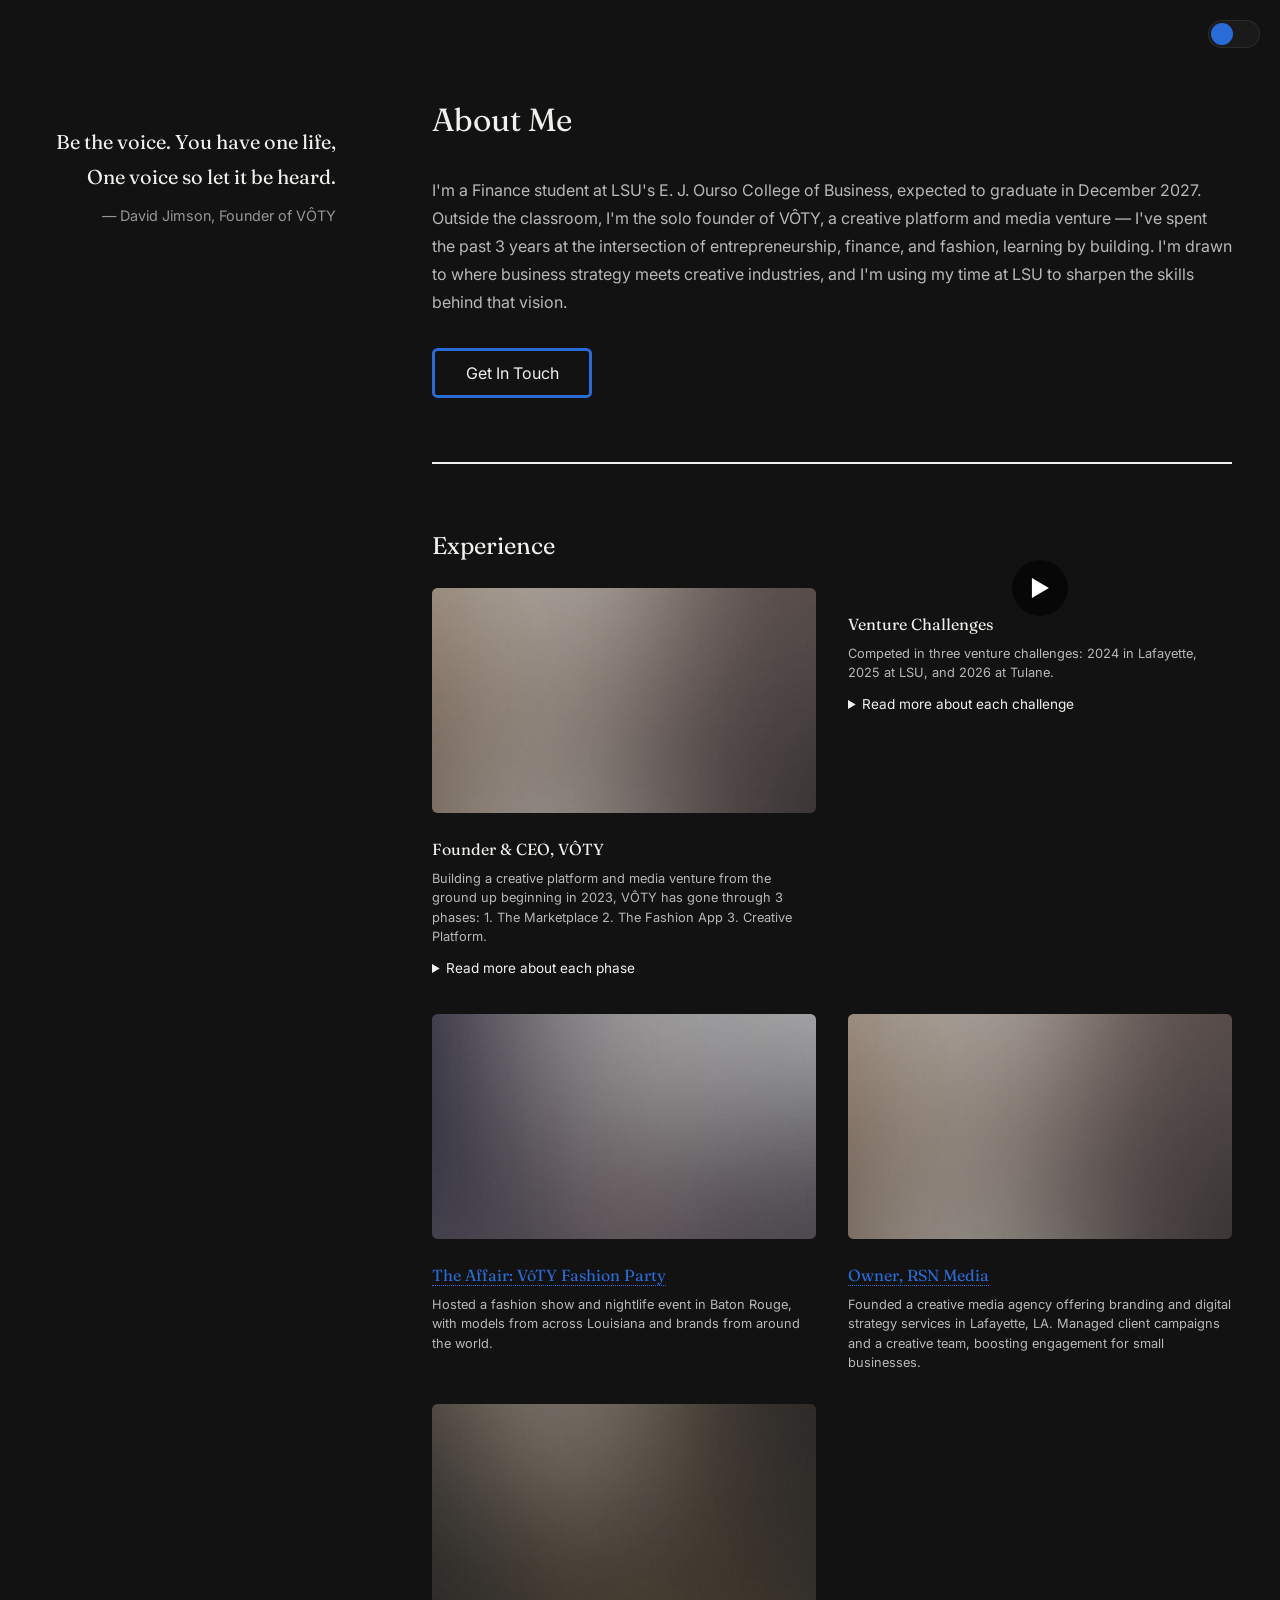
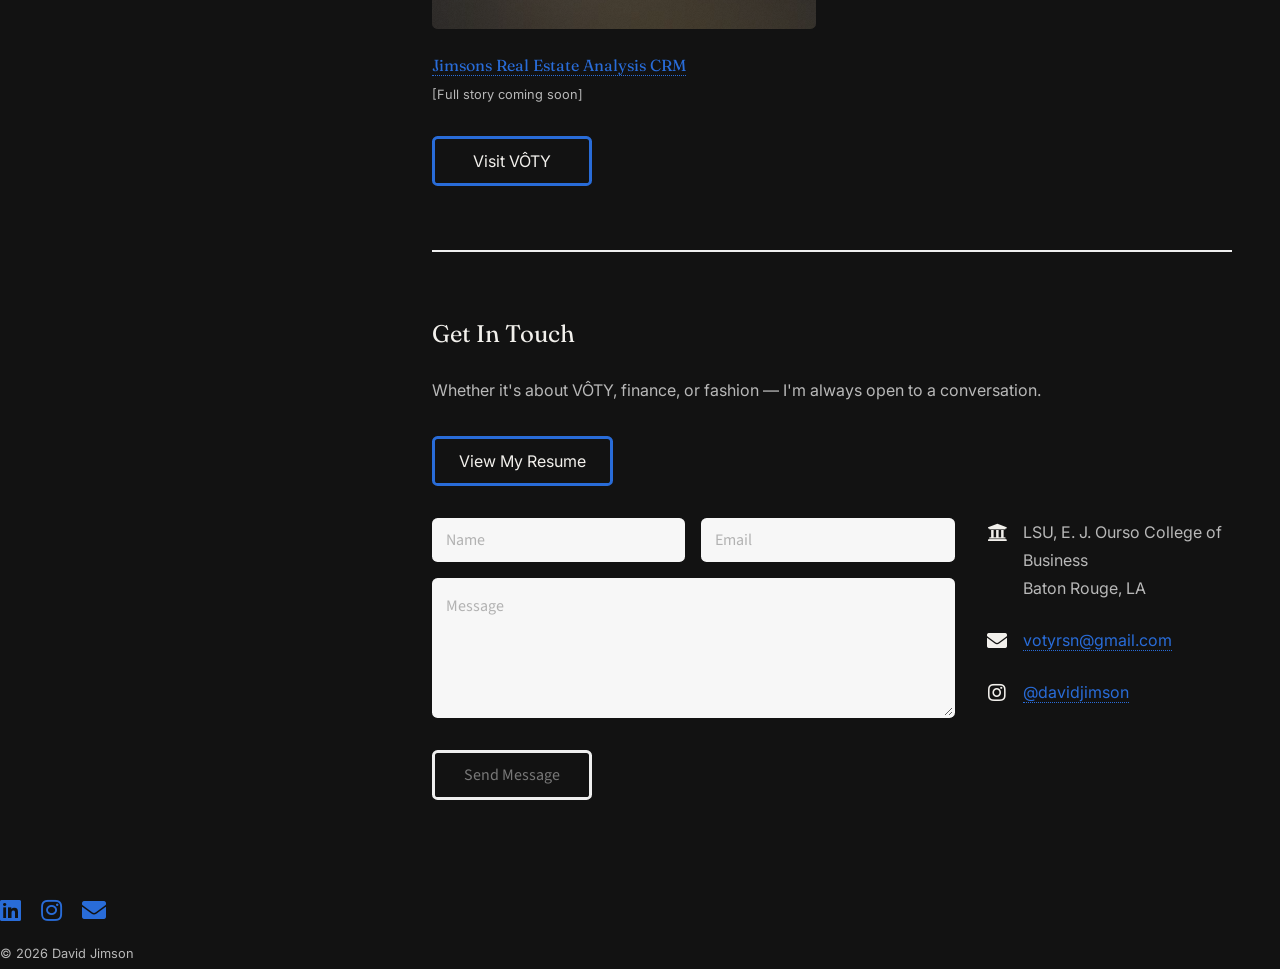
==== index.html @ 131ab860 "Embed pitch videos and fix experience dates Co-Authored-By: Claude Sonnet 5 <noreply@anthropic.com>" ====
<!DOCTYPE HTML>
<!--
	Strata by HTML5 UP
	html5up.net | @ajlkn
	Free for personal and commercial use under the CCA 3.0 license (html5up.net/license)
-->
<html>
	<head>
		<title>David Jimson | VÔTY</title>
		<meta charset="utf-8" />
		<meta name="viewport" content="width=device-width, initial-scale=1, user-scalable=no" />
		<link rel="stylesheet" href="assets/css/main.css" />
	<link rel="preconnect" href="https://fonts.googleapis.com">
<link href="https://fonts.googleapis.com/css2?family=Fraunces:ital,opsz,wght@0,9..144,400;0,9..144,600;0,9..144,900;1,9..144,600;1,9..144,900&family=Inter:wght@400;500;600&display=swap" rel="stylesheet">
<link rel="stylesheet" href="assets/css/theme.css">
</head>
	<body class="is-preload">

		<!-- Header -->
			<header id="header">
				<div class="inner">
					<a href="#" class="image avatar"><img src="images/avatar.jpg" alt="" /></a>
					<h1>Be the voice. You have one life, One voice so let it be heard.</h1>
					<p style="margin-top: 0.5rem; font-size: 0.9rem; opacity: 0.8;">— David Jimson, Founder of VÔTY</p>
				</div>
			</header>

		<!-- Main -->
			<div id="main">

				<!-- One -->
					<section id="one">
						<header class="major">
							<h2>About Me</h2>
						</header>
						<p>I'm a Finance student at LSU's E. J. Ourso College of Business, expected to graduate in December 2027. Outside the classroom, I'm the solo founder of VÔTY, a creative platform and media venture — I've spent the past 3 years at the intersection of entrepreneurship, finance, and fashion, learning by building. I'm drawn to where business strategy meets creative industries, and I'm using my time at LSU to sharpen the skills behind that vision.</p>
						<ul class="actions">
							<li><a href="#three" class="button">Get In Touch</a></li>
						</ul>
					</section>

				<!-- Two -->
					<section id="two">
						<h2>Experience</h2>
						<div class="row">
							<article class="col-6 col-12-xsmall work-item">
								<a href="images/fulls/01.jpg" class="image fit thumb"><img src="images/thumbs/01.jpg" alt="" /></a>
								<h3>Founder &amp; CEO, VÔTY</h3>
								<p>Building a creative platform and media venture from the ground up beginning in 2023, VÔTY has gone through 3 phases: 1. The Marketplace 2. The Fashion App 3. Creative Platform.</p>
								<details style="margin-top: 0.5rem;">
									<summary style="cursor: pointer; font-size: 0.85rem;">Read more about each phase</summary>
									<ul style="margin-top: 0.5rem; font-size: 0.85rem;">
										<li><strong><a href="marketplace.html">2023–2026 — The Marketplace</a>:</strong></li>
										<li><strong><a href="fashion-app.html">2025 — The Fashion App</a>:</strong></li>
										<li><strong><a href="creative-platform.html">2026 — Creative Platform</a>:</strong></li>
									</ul>
								</details>
							</article>
							<article class="col-6 col-12-xsmall work-item">
								<a href="https://www.youtube.com/watch?v=ZeJheLAmgFw" target="_blank" class="image fit thumb" style="position:relative">
									<img src="https://img.youtube.com/vi/ZeJheLAmgFw/hqdefault.jpg" alt="" />
									<span style="position:absolute;top:50%;left:50%;transform:translate(-50%,-50%);width:56px;height:56px;background:rgba(0,0,0,.6);border-radius:50%;display:flex;align-items:center;justify-content:center;font-size:22px;color:#fff">▶</span>
								</a>
								<h3>Venture Challenges</h3>
								<p>Competed in three venture challenges: 2024 in Lafayette, 2025 at LSU, and 2026 at Tulane.</p>
								<details style="margin-top: 0.5rem;">
									<summary style="cursor: pointer; font-size: 0.85rem;">Read more about each challenge</summary>
									<ul style="margin-top: 0.5rem; font-size: 0.85rem;">
										<li><strong><a href="lafayette.html">2024 — Lafayette</a>:</strong></li>
										<li><strong><a href="lsu.html">2025 — LSU</a>:</strong></li>
										<li><strong><a href="tulane.html">2026 — Tulane</a>:</strong></li>
									</ul>
								</details>
							</article>
							<article class="col-6 col-12-xsmall work-item">
								<a href="images/fulls/03.jpg" class="image fit thumb"><img src="images/thumbs/03.jpg" alt="" /></a>
								<h3><a href="affair.html">The Affair: VôTY Fashion Party</a></h3>
								<p>Hosted a fashion show and nightlife event in Baton Rouge, with models from across Louisiana and brands from around the world.</p>
							</article>
							<article class="col-6 col-12-xsmall work-item">
								<a href="images/fulls/01.jpg" class="image fit thumb"><img src="images/thumbs/01.jpg" alt="" /></a>
								<h3><a href="rsn-media.html">Owner, RSN Media</a></h3>
								<p>Founded a creative media agency offering branding and digital strategy services in Lafayette, LA. Managed client campaigns and a creative team, boosting engagement for small businesses.</p>
							</article>
							<article class="col-6 col-12-xsmall work-item">
								<a href="images/fulls/02.jpg" class="image fit thumb"><img src="images/thumbs/02.jpg" alt="" /></a>
								<h3><a href="real-estate-crm.html">Jimsons Real Estate Analysis CRM</a></h3>
								<p>[Full story coming soon]</p>
							</article>
						</div>
						<ul class="actions">
							<li><a href="https://instagram.com/davidjimson" class="button">Visit VÔTY</a></li>
						</ul>
					</section>

				<!-- Three -->
					<section id="three">
						<h2>Get In Touch</h2>
						<p>Whether it's about VÔTY, finance, or fashion — I'm always open to a conversation.</p>
						<ul class="actions" style="margin-top: 1rem;">
							<li><a href="resume.pdf" target="_blank" class="button">View My Resume</a></li>
						</ul>
						<div class="row">
							<div class="col-8 col-12-small">
								<form method="post" action="#">
									<div class="row gtr-uniform gtr-50">
										<div class="col-6 col-12-xsmall"><input type="text" name="name" id="name" placeholder="Name" /></div>
										<div class="col-6 col-12-xsmall"><input type="email" name="email" id="email" placeholder="Email" /></div>
										<div class="col-12"><textarea name="message" id="message" placeholder="Message" rows="4"></textarea></div>
									</div>
								</form>
								<ul class="actions">
									<li><input type="submit" value="Send Message" /></li>
								</ul>
							</div>
							<div class="col-4 col-12-small">
								<ul class="labeled-icons">
									<li>
										<h3 class="icon solid fa-university"><span class="label">School</span></h3>
										LSU, E. J. Ourso College of Business<br />
										Baton Rouge, LA
									</li>
									<li>
										<h3 class="icon solid fa-envelope"><span class="label">Email</span></h3>
										<a href="mailto:votyrsn@gmail.com">votyrsn@gmail.com</a>
									</li>
									<li>
										<h3 class="icon brands fa-instagram"><span class="label">Instagram</span></h3>
										<a href="https://instagram.com/davidjimson">@davidjimson</a>
									</li>
								</ul>
							</div>
						</div>
					</section>

				<!-- Four -->
				<!--
					<section id="four">
						<h2>Elements</h2>

						<section>
							<h4>Text</h4>
							<p>This is <b>bold</b> and this is <strong>strong</strong>. This is <i>italic</i> and this is <em>emphasized</em>.
							This is <sup>superscript</sup> text and this is <sub>subscript</sub> text.
							This is <u>underlined</u> and this is code: <code>for (;;) { ... }</code>. Finally, <a href="#">this is a link</a>.</p>
							<hr />
							<header>
								<h4>Heading with a Subtitle</h4>
								<p>Lorem ipsum dolor sit amet nullam id egestas urna aliquam</p>
							</header>
							<p>Nunc lacinia ante nunc ac lobortis. Interdum adipiscing gravida odio porttitor sem non mi integer non faucibus ornare mi ut ante amet placerat aliquet. Volutpat eu sed ante lacinia sapien lorem accumsan varius montes viverra nibh in adipiscing blandit tempus accumsan.</p>
							<header>
								<h5>Heading with a Subtitle</h5>
								<p>Lorem ipsum dolor sit amet nullam id egestas urna aliquam</p>
							</header>
							<p>Nunc lacinia ante nunc ac lobortis. Interdum adipiscing gravida odio porttitor sem non mi integer non faucibus ornare mi ut ante amet placerat aliquet. Volutpat eu sed ante lacinia sapien lorem accumsan varius montes viverra nibh in adipiscing blandit tempus accumsan.</p>
							<hr />
							<h2>Heading Level 2</h2>
							<h3>Heading Level 3</h3>
							<h4>Heading Level 4</h4>
							<h5>Heading Level 5</h5>
							<h6>Heading Level 6</h6>
							<hr />
							<h5>Blockquote</h5>
							<blockquote>Fringilla nisl. Donec accumsan interdum nisi, quis tincidunt felis sagittis eget tempus euismod. Vestibulum ante ipsum primis in faucibus vestibulum. Blandit adipiscing eu felis iaculis volutpat ac adipiscing accumsan faucibus. Vestibulum ante ipsum primis in faucibus lorem ipsum dolor sit amet nullam adipiscing eu felis.</blockquote>
							<h5>Preformatted</h5>
							<pre><code>i = 0;

while (!deck.isInOrder()) {
print 'Iteration ' + i;
deck.shuffle();
i++;
}

print 'It took ' + i + ' iterations to sort the deck.';</code></pre>
						</section>

						<section>
							<h4>Lists</h4>
							<div class="row">
								<div class="col-6 col-12-xsmall">
									<h5>Unordered</h5>
									<ul>
										<li>Dolor pulvinar etiam magna etiam.</li>
										<li>Sagittis adipiscing lorem eleifend.</li>
										<li>Felis enim feugiat dolore viverra.</li>
									</ul>
									<h5>Alternate</h5>
									<ul class="alt">
										<li>Dolor pulvinar etiam magna etiam.</li>
										<li>Sagittis adipiscing lorem eleifend.</li>
										<li>Felis enim feugiat dolore viverra.</li>
									</ul>
								</div>
								<div class="col-6 col-12-xsmall">
									<h5>Ordered</h5>
									<ol>
										<li>Dolor pulvinar etiam magna etiam.</li>
										<li>Etiam vel felis at lorem sed viverra.</li>
										<li>Felis enim feugiat dolore viverra.</li>
										<li>Dolor pulvinar etiam magna etiam.</li>
										<li>Etiam vel felis at lorem sed viverra.</li>
										<li>Felis enim feugiat dolore viverra.</li>
									</ol>
									<h5>Icons</h5>
									<ul class="icons">
										<li><a href="#" class="icon brands fa-twitter"><span class="label">Twitter</span></a></li>
										<li><a href="#" class="icon brands fa-facebook-f"><span class="label">Facebook</span></a></li>
										<li><a href="#" class="icon brands fa-instagram"><span class="label">Instagram</span></a></li>
										<li><a href="#" class="icon brands fa-github"><span class="label">Github</span></a></li>
										<li><a href="#" class="icon brands fa-dribbble"><span class="label">Dribbble</span></a></li>
										<li><a href="#" class="icon brands fa-tumblr"><span class="label">Tumblr</span></a></li>
									</ul>
								</div>
							</div>
							<h5>Actions</h5>
							<ul class="actions">
								<li><a href="#" class="button primary">Default</a></li>
								<li><a href="#" class="button">Default</a></li>
							</ul>
							<ul class="actions small">
								<li><a href="#" class="button primary small">Small</a></li>
								<li><a href="#" class="button small">Small</a></li>
							</ul>
							<div class="row">
								<div class="col-6 col-12-small">
									<ul class="actions stacked">
										<li><a href="#" class="button primary">Default</a></li>
										<li><a href="#" class="button">Default</a></li>
									</ul>
								</div>
								<div class="col-6 col-12-small">
									<ul class="actions stacked">
										<li><a href="#" class="button primary small">Small</a></li>
										<li><a href="#" class="button small">Small</a></li>
									</ul>
								</div>
								<div class="col-6 col-12-small">
									<ul class="actions stacked">
										<li><a href="#" class="button primary fit">Default</a></li>
										<li><a href="#" class="button fit">Default</a></li>
									</ul>
								</div>
								<div class="col-6 col-12-small">
									<ul class="actions stacked">
										<li><a href="#" class="button primary small fit">Small</a></li>
										<li><a href="#" class="button small fit">Small</a></li>
									</ul>
								</div>
							</div>
						</section>

						<section>
							<h4>Table</h4>
							<h5>Default</h5>
							<div class="table-wrapper">
								<table>
									<thead>
										<tr>
											<th>Name</th>
											<th>Description</th>
											<th>Price</th>
										</tr>
									</thead>
									<tbody>
										<tr>
											<td>Item One</td>
											<td>Ante turpis integer aliquet porttitor.</td>
											<td>29.99</td>
										</tr>
										<tr>
											<td>Item Two</td>
											<td>Vis ac commodo adipiscing arcu aliquet.</td>
											<td>19.99</td>
										</tr>
										<tr>
											<td>Item Three</td>
											<td> Morbi faucibus arcu accumsan lorem.</td>
											<td>29.99</td>
										</tr>
										<tr>
											<td>Item Four</td>
											<td>Vitae integer tempus condimentum.</td>
											<td>19.99</td>
										</tr>
										<tr>
											<td>Item Five</td>
											<td>Ante turpis integer aliquet porttitor.</td>
											<td>29.99</td>
										</tr>
									</tbody>
									<tfoot>
										<tr>
											<td colspan="2"></td>
											<td>100.00</td>
										</tr>
									</tfoot>
								</table>
							</div>

							<h5>Alternate</h5>
							<div class="table-wrapper">
								<table class="alt">
									<thead>
										<tr>
											<th>Name</th>
											<th>Description</th>
											<th>Price</th>
										</tr>
									</thead>
									<tbody>
										<tr>
											<td>Item One</td>
											<td>Ante turpis integer aliquet porttitor.</td>
											<td>29.99</td>
										</tr>
										<tr>
											<td>Item Two</td>
											<td>Vis ac commodo adipiscing arcu aliquet.</td>
											<td>19.99</td>
										</tr>
										<tr>
											<td>Item Three</td>
											<td> Morbi faucibus arcu accumsan lorem.</td>
											<td>29.99</td>
										</tr>
										<tr>
											<td>Item Four</td>
											<td>Vitae integer tempus condimentum.</td>
											<td>19.99</td>
										</tr>
										<tr>
											<td>Item Five</td>
											<td>Ante turpis integer aliquet porttitor.</td>
											<td>29.99</td>
										</tr>
									</tbody>
									<tfoot>
										<tr>
											<td colspan="2"></td>
											<td>100.00</td>
										</tr>
									</tfoot>
								</table>
							</div>
						</section>

						<section>
							<h4>Buttons</h4>
							<ul class="actions">
								<li><a href="#" class="button primary">Primary</a></li>
								<li><a href="#" class="button">Default</a></li>
							</ul>
							<ul class="actions">
								<li><a href="#" class="button large">Large</a></li>
								<li><a href="#" class="button">Default</a></li>
								<li><a href="#" class="button small">Small</a></li>
							</ul>
							<ul class="actions fit">
								<li><a href="#" class="button primary fit">Fit</a></li>
								<li><a href="#" class="button fit">Fit</a></li>
							</ul>
							<ul class="actions fit small">
								<li><a href="#" class="button primary fit small">Fit + Small</a></li>
								<li><a href="#" class="button fit small">Fit + Small</a></li>
							</ul>
							<ul class="actions">
								<li><a href="#" class="button primary icon solid fa-download">Icon</a></li>
								<li><a href="#" class="button icon solid fa-download">Icon</a></li>
							</ul>
							<ul class="actions">
								<li><span class="button primary disabled">Primary</span></li>
								<li><span class="button disabled">Default</span></li>
							</ul>
						</section>

						<section>
							<h4>Form</h4>
							<form method="post" action="#">
								<div class="row gtr-uniform gtr-50">
									<div class="col-6 col-12-xsmall">
										<input type="text" name="demo-name" id="demo-name" value="" placeholder="Name" />
									</div>
									<div class="col-6 col-12-xsmall">
										<input type="email" name="demo-email" id="demo-email" value="" placeholder="Email" />
									</div>
									<div class="col-12">
										<select name="demo-category" id="demo-category">
											<option value="">- Category -</option>
											<option value="1">Manufacturing</option>
											<option value="1">Shipping</option>
											<option value="1">Administration</option>
											<option value="1">Human Resources</option>
										</select>
									</div>
									<div class="col-4 col-12-small">
										<input type="radio" id="demo-priority-low" name="demo-priority" checked>
										<label for="demo-priority-low">Low Priority</label>
									</div>
									<div class="col-4 col-12-small">
										<input type="radio" id="demo-priority-normal" name="demo-priority">
										<label for="demo-priority-normal">Normal Priority</label>
									</div>
									<div class="col-4 col-12-small">
										<input type="radio" id="demo-priority-high" name="demo-priority">
										<label for="demo-priority-high">High Priority</label>
									</div>
									<div class="col-6 col-12-small">
										<input type="checkbox" id="demo-copy" name="demo-copy">
										<label for="demo-copy">Email me a copy of this message</label>
									</div>
									<div class="col-6 col-12-small">
										<input type="checkbox" id="demo-human" name="demo-human" checked>
										<label for="demo-human">I am a human and not a robot</label>
									</div>
									<div class="col-12">
										<textarea name="demo-message" id="demo-message" placeholder="Enter your message" rows="6"></textarea>
									</div>
									<div class="col-12">
										<ul class="actions">
											<li><input type="submit" value="Send Message" class="primary" /></li>
											<li><input type="reset" value="Reset" /></li>
										</ul>
									</div>
								</div>
							</form>
						</section>

						<section>
							<h4>Image</h4>
							<h5>Fit</h5>
							<div class="box alt">
								<div class="row gtr-50 gtr-uniform">
									<div class="col-12"><span class="image fit"><img src="images/fulls/05.jpg" alt="" /></span></div>
									<div class="col-4"><span class="image fit"><img src="images/thumbs/01.jpg" alt="" /></span></div>
									<div class="col-4"><span class="image fit"><img src="images/thumbs/02.jpg" alt="" /></span></div>
									<div class="col-4"><span class="image fit"><img src="images/thumbs/03.jpg" alt="" /></span></div>
									<div class="col-4"><span class="image fit"><img src="images/thumbs/04.jpg" alt="" /></span></div>
									<div class="col-4"><span class="image fit"><img src="images/thumbs/05.jpg" alt="" /></span></div>
									<div class="col-4"><span class="image fit"><img src="images/thumbs/06.jpg" alt="" /></span></div>
									<div class="col-4"><span class="image fit"><img src="images/thumbs/03.jpg" alt="" /></span></div>
									<div class="col-4"><span class="image fit"><img src="images/thumbs/02.jpg" alt="" /></span></div>
									<div class="col-4"><span class="image fit"><img src="images/thumbs/01.jpg" alt="" /></span></div>
								</div>
							</div>
							<h5>Left &amp; Right</h5>
							<p><span class="image left"><img src="images/avatar.jpg" alt="" /></span>Fringilla nisl. Donec accumsan interdum nisi, quis tincidunt felis sagittis eget. tempus euismod. Vestibulum ante ipsum primis in faucibus vestibulum. Blandit adipiscing eu felis iaculis volutpat ac adipiscing accumsan eu faucibus. Integer ac pellentesque praesent tincidunt felis sagittis eget. tempus euismod. Vestibulum ante ipsum primis in faucibus vestibulum. Blandit adipiscing eu felis iaculis volutpat ac adipiscing accumsan eu faucibus. Integer ac pellentesque praesent. Donec accumsan interdum nisi, quis tincidunt felis sagittis eget. tempus euismod. Vestibulum ante ipsum primis in faucibus vestibulum. Blandit adipiscing eu felis iaculis volutpat ac adipiscing accumsan eu faucibus. Integer ac pellentesque praesent tincidunt felis sagittis eget. tempus euismod. Vestibulum ante ipsum primis in faucibus vestibulum. Blandit adipiscing eu felis iaculis volutpat ac adipiscing accumsan eu faucibus. Integer ac pellentesque praesent.</p>
							<p><span class="image right"><img src="images/avatar.jpg" alt="" /></span>Fringilla nisl. Donec accumsan interdum nisi, quis tincidunt felis sagittis eget. tempus euismod. Vestibulum ante ipsum primis in faucibus vestibulum. Blandit adipiscing eu felis iaculis volutpat ac adipiscing accumsan eu faucibus. Integer ac pellentesque praesent tincidunt felis sagittis eget. tempus euismod. Vestibulum ante ipsum primis in faucibus vestibulum. Blandit adipiscing eu felis iaculis volutpat ac adipiscing accumsan eu faucibus. Integer ac pellentesque praesent. Donec accumsan interdum nisi, quis tincidunt felis sagittis eget. tempus euismod. Vestibulum ante ipsum primis in faucibus vestibulum. Blandit adipiscing eu felis iaculis volutpat ac adipiscing accumsan eu faucibus. Integer ac pellentesque praesent tincidunt felis sagittis eget. tempus euismod. Vestibulum ante ipsum primis in faucibus vestibulum. Blandit adipiscing eu felis iaculis volutpat ac adipiscing accumsan eu faucibus. Integer ac pellentesque praesent.</p>
						</section>

					</section>
				-->

			</div>

		<!-- Footer -->
			<footer id="footer">
				<div class="inner">
					<ul class="icons">
						<li><a href="https://www.linkedin.com/in/davidjimson" class="icon brands fa-linkedin"><span class="label">LinkedIn</span></a></li>
						<li><a href="https://instagram.com/davidjimson" class="icon brands fa-instagram"><span class="label">Instagram</span></a></li>
						<li><a href="mailto:votyrsn@gmail.com" class="icon solid fa-envelope"><span class="label">Email</span></a></li>
					</ul>
					<ul class="copyright">
						<li>&copy; 2026 David Jimson</li>
					</ul>
				</div>
			</footer>

		<!-- Scripts -->
			<script src="assets/js/jquery.min.js"></script>
			<script src="assets/js/jquery.poptrox.min.js"></script>
			<script src="assets/js/browser.min.js"></script>
			<script src="assets/js/breakpoints.min.js"></script>
			<script src="assets/js/util.js"></script>
			<script src="assets/js/main.js"></script>

	<script src="assets/js/theme-toggle.js"></script>
</body>
</html>
---- assets/css/main.css ----
@import url("fontawesome-all.min.css");
@import url("https://fonts.googleapis.com/css?family=Source+Sans+Pro:400,400italic");

/*
	Strata by HTML5 UP
	html5up.net | @ajlkn
	Free for personal and commercial use under the CCA 3.0 license (html5up.net/license)
*/

html, body, div, span, applet, object,
iframe, h1, h2, h3, h4, h5, h6, p, blockquote,
pre, a, abbr, acronym, address, big, cite,
code, del, dfn, em, img, ins, kbd, q, s, samp,
small, strike, strong, sub, sup, tt, var, b,
u, i, center, dl, dt, dd, ol, ul, li, fieldset,
form, label, legend, table, caption, tbody,
tfoot, thead, tr, th, td, article, aside,
canvas, details, embed, figure, figcaption,
footer, header, hgroup, menu, nav, output, ruby,
section, summary, time, mark, audio, video {
	margin: 0;
	padding: 0;
	border: 0;
	font-size: 100%;
	font: inherit;
	vertical-align: baseline;}

article, aside, details, figcaption, figure,
footer, header, hgroup, menu, nav, section {
	display: block;}

body {
	line-height: 1;
}

ol, ul {
	list-style: none;
}

blockquote, q {
	quotes: none;
}

	blockquote:before, blockquote:after, q:before, q:after {
		content: '';
		content: none;
	}

table {
	border-collapse: collapse;
	border-spacing: 0;
}

body {
	-webkit-text-size-adjust: none;
}

mark {
	background-color: transparent;
	color: inherit;
}

input::-moz-focus-inner {
	border: 0;
	padding: 0;
}

input, select, textarea {
	-moz-appearance: none;
	-webkit-appearance: none;
	-ms-appearance: none;
	appearance: none;
}

/* Basic */

	html {
		box-sizing: border-box;
	}

	*, *:before, *:after {
		box-sizing: inherit;
	}

	body {
		background: #fff;
	}

		body.is-preload *, body.is-preload *:before, body.is-preload *:after {
			-moz-animation: none !important;
			-webkit-animation: none !important;
			-ms-animation: none !important;
			animation: none !important;
			-moz-transition: none !important;
			-webkit-transition: none !important;
			-ms-transition: none !important;
			transition: none !important;
		}

	body, input, select, textarea {
		color: #a2a2a2;
		font-family: "Source Sans Pro", Helvetica, sans-serif;
		font-size: 16pt;
		font-weight: 400;
		line-height: 1.75em;
	}

	a {
		-moz-transition: color 0.2s ease-in-out, border-color 0.2s ease-in-out;
		-webkit-transition: color 0.2s ease-in-out, border-color 0.2s ease-in-out;
		-ms-transition: color 0.2s ease-in-out, border-color 0.2s ease-in-out;
		transition: color 0.2s ease-in-out, border-color 0.2s ease-in-out;
		border-bottom: dotted 1px;
		color: #49bf9d;
		text-decoration: none;
	}

		a:hover {
			border-bottom-color: transparent;
			color: #49bf9d !important;
			text-decoration: none;
		}

	strong, b {
		color: #787878;
		font-weight: 400;
	}

	em, i {
		font-style: italic;
	}

	p {
		margin: 0 0 2em 0;
	}

	h1, h2, h3, h4, h5, h6 {
		color: #787878;
		font-weight: 400;
		line-height: 1em;
		margin: 0 0 1em 0;
	}

		h1 a, h2 a, h3 a, h4 a, h5 a, h6 a {
			color: inherit;
			text-decoration: none;
		}

	h1 {
		font-size: 2em;
		line-height: 1.5em;
	}

	h2 {
		font-size: 1.5em;
		line-height: 1.5em;
	}

	h3 {
		font-size: 1.25em;
		line-height: 1.5em;
	}

	h4 {
		font-size: 1.1em;
		line-height: 1.5em;
	}

	h5 {
		font-size: 0.9em;
		line-height: 1.5em;
	}

	h6 {
		font-size: 0.7em;
		line-height: 1.5em;
	}

	sub {
		font-size: 0.8em;
		position: relative;
		top: 0.5em;
	}

	sup {
		font-size: 0.8em;
		position: relative;
		top: -0.5em;
	}

	hr {
		border: 0;
		border-bottom: solid 2px #efefef;
		margin: 2em 0;
	}

		hr.major {
			margin: 3em 0;
		}

	blockquote {
		border-left: solid 6px #efefef;
		font-style: italic;
		margin: 0 0 2em 0;
		padding: 0.5em 0 0.5em 1.5em;
	}

	code {
		background: #f7f7f7;
		border-radius: 0.35em;
		border: solid 2px #efefef;
		font-family: "Courier New", monospace;
		font-size: 0.9em;
		margin: 0 0.25em;
		padding: 0.25em 0.65em;
	}

	pre {
		-webkit-overflow-scrolling: touch;
		font-family: "Courier New", monospace;
		font-size: 0.9em;
		margin: 0 0 2em 0;
	}

		pre code {
			display: block;
			line-height: 1.75em;
			padding: 1em 1.5em;
			overflow-x: auto;
		}

	.align-left {
		text-align: left;
	}

	.align-center {
		text-align: center;
	}

	.align-right {
		text-align: right;
	}

/* Container */

	.container {
		margin: 0 auto;
		max-width: calc(100% - 4em);
		width: 100%;
	}

		.container.xsmall {
			width: 25%;
		}

		.container.small {
			width: 50%;
		}

		.container.medium {
			width: 75%;
		}

		.container.large {
			width: 125%;
		}

		.container.xlarge {
			width: 150%;
		}

		.container.max {
			width: 100%;
		}

		@media screen and (max-width: 980px) {

			.container {
				width: 100% !important;
				max-width: 100% !important;
			}

		}

		@media screen and (max-width: 480px) {

			.container {
				max-width: calc(100% - 3em);
			}

		}

/* Row */

	.row {
		display: flex;
		flex-wrap: wrap;
		box-sizing: border-box;
		align-items: stretch;
	}

		.row > * {
			box-sizing: border-box;
		}

		.row.gtr-uniform > * > :last-child {
			margin-bottom: 0;
		}

		.row.aln-left {
			justify-content: flex-start;
		}

		.row.aln-center {
			justify-content: center;
		}

		.row.aln-right {
			justify-content: flex-end;
		}

		.row.aln-top {
			align-items: flex-start;
		}

		.row.aln-middle {
			align-items: center;
		}

		.row.aln-bottom {
			align-items: flex-end;
		}

		.row > .imp {
			order: -1;
		}

		.row > .col-1 {
			width: 8.33333%;
		}

		.row > .off-1 {
			margin-left: 8.33333%;
		}

		.row > .col-2 {
			width: 16.66667%;
		}

		.row > .off-2 {
			margin-left: 16.66667%;
		}

		.row > .col-3 {
			width: 25%;
		}

		.row > .off-3 {
			margin-left: 25%;
		}

		.row > .col-4 {
			width: 33.33333%;
		}

		.row > .off-4 {
			margin-left: 33.33333%;
		}

		.row > .col-5 {
			width: 41.66667%;
		}

		.row > .off-5 {
			margin-left: 41.66667%;
		}

		.row > .col-6 {
			width: 50%;
		}

		.row > .off-6 {
			margin-left: 50%;
		}

		.row > .col-7 {
			width: 58.33333%;
		}

		.row > .off-7 {
			margin-left: 58.33333%;
		}

		.row > .col-8 {
			width: 66.66667%;
		}

		.row > .off-8 {
			margin-left: 66.66667%;
		}

		.row > .col-9 {
			width: 75%;
		}

		.row > .off-9 {
			margin-left: 75%;
		}

		.row > .col-10 {
			width: 83.33333%;
		}

		.row > .off-10 {
			margin-left: 83.33333%;
		}

		.row > .col-11 {
			width: 91.66667%;
		}

		.row > .off-11 {
			margin-left: 91.66667%;
		}

		.row > .col-12 {
			width: 100%;
		}

		.row > .off-12 {
			margin-left: 100%;
		}

		.row.gtr-0 {
			margin-top: 0;
			margin-left: 0em;
		}

			.row.gtr-0 > * {
				padding: 0 0 0 0em;
			}

			.row.gtr-0.gtr-uniform {
				margin-top: 0em;
			}

				.row.gtr-0.gtr-uniform > * {
					padding-top: 0em;
				}

		.row.gtr-25 {
			margin-top: 0;
			margin-left: -0.625em;
		}

			.row.gtr-25 > * {
				padding: 0 0 0 0.625em;
			}

			.row.gtr-25.gtr-uniform {
				margin-top: -0.625em;
			}

				.row.gtr-25.gtr-uniform > * {
					padding-top: 0.625em;
				}

		.row.gtr-50 {
			margin-top: 0;
			margin-left: -1.25em;
		}

			.row.gtr-50 > * {
				padding: 0 0 0 1.25em;
			}

			.row.gtr-50.gtr-uniform {
				margin-top: -1.25em;
			}

				.row.gtr-50.gtr-uniform > * {
					padding-top: 1.25em;
				}

		.row {
			margin-top: 0;
			margin-left: -2.5em;
		}

			.row > * {
				padding: 0 0 0 2.5em;
			}

			.row.gtr-uniform {
				margin-top: -2.5em;
			}

				.row.gtr-uniform > * {
					padding-top: 2.5em;
				}

		.row.gtr-150 {
			margin-top: 0;
			margin-left: -3.75em;
		}

			.row.gtr-150 > * {
				padding: 0 0 0 3.75em;
			}

			.row.gtr-150.gtr-uniform {
				margin-top: -3.75em;
			}

				.row.gtr-150.gtr-uniform > * {
					padding-top: 3.75em;
				}

		.row.gtr-200 {
			margin-top: 0;
			margin-left: -5em;
		}

			.row.gtr-200 > * {
				padding: 0 0 0 5em;
			}

			.row.gtr-200.gtr-uniform {
				margin-top: -5em;
			}

				.row.gtr-200.gtr-uniform > * {
					padding-top: 5em;
				}

		@media screen and (max-width: 1800px) {

			.row {
				display: flex;
				flex-wrap: wrap;
				box-sizing: border-box;
				align-items: stretch;
			}

				.row > * {
					box-sizing: border-box;
				}

				.row.gtr-uniform > * > :last-child {
					margin-bottom: 0;
				}

				.row.aln-left {
					justify-content: flex-start;
				}

				.row.aln-center {
					justify-content: center;
				}

				.row.aln-right {
					justify-content: flex-end;
				}

				.row.aln-top {
					align-items: flex-start;
				}

				.row.aln-middle {
					align-items: center;
				}

				.row.aln-bottom {
					align-items: flex-end;
				}

				.row > .imp-xlarge {
					order: -1;
				}

				.row > .col-1-xlarge {
					width: 8.33333%;
				}

				.row > .off-1-xlarge {
					margin-left: 8.33333%;
				}

				.row > .col-2-xlarge {
					width: 16.66667%;
				}

				.row > .off-2-xlarge {
					margin-left: 16.66667%;
				}

				.row > .col-3-xlarge {
					width: 25%;
				}

				.row > .off-3-xlarge {
					margin-left: 25%;
				}

				.row > .col-4-xlarge {
					width: 33.33333%;
				}

				.row > .off-4-xlarge {
					margin-left: 33.33333%;
				}

				.row > .col-5-xlarge {
					width: 41.66667%;
				}

				.row > .off-5-xlarge {
					margin-left: 41.66667%;
				}

				.row > .col-6-xlarge {
					width: 50%;
				}

				.row > .off-6-xlarge {
					margin-left: 50%;
				}

				.row > .col-7-xlarge {
					width: 58.33333%;
				}

				.row > .off-7-xlarge {
					margin-left: 58.33333%;
				}

				.row > .col-8-xlarge {
					width: 66.66667%;
				}

				.row > .off-8-xlarge {
					margin-left: 66.66667%;
				}

				.row > .col-9-xlarge {
					width: 75%;
				}

				.row > .off-9-xlarge {
					margin-left: 75%;
				}

				.row > .col-10-xlarge {
					width: 83.33333%;
				}

				.row > .off-10-xlarge {
					margin-left: 83.33333%;
				}

				.row > .col-11-xlarge {
					width: 91.66667%;
				}

				.row > .off-11-xlarge {
					margin-left: 91.66667%;
				}

				.row > .col-12-xlarge {
					width: 100%;
				}

				.row > .off-12-xlarge {
					margin-left: 100%;
				}

				.row.gtr-0 {
					margin-top: 0;
					margin-left: 0em;
				}

					.row.gtr-0 > * {
						padding: 0 0 0 0em;
					}

					.row.gtr-0.gtr-uniform {
						margin-top: 0em;
					}

						.row.gtr-0.gtr-uniform > * {
							padding-top: 0em;
						}

				.row.gtr-25 {
					margin-top: 0;
					margin-left: -0.625em;
				}

					.row.gtr-25 > * {
						padding: 0 0 0 0.625em;
					}

					.row.gtr-25.gtr-uniform {
						margin-top: -0.625em;
					}

						.row.gtr-25.gtr-uniform > * {
							padding-top: 0.625em;
						}

				.row.gtr-50 {
					margin-top: 0;
					margin-left: -1.25em;
				}

					.row.gtr-50 > * {
						padding: 0 0 0 1.25em;
					}

					.row.gtr-50.gtr-uniform {
						margin-top: -1.25em;
					}

						.row.gtr-50.gtr-uniform > * {
							padding-top: 1.25em;
						}

				.row {
					margin-top: 0;
					margin-left: -2.5em;
				}

					.row > * {
						padding: 0 0 0 2.5em;
					}

					.row.gtr-uniform {
						margin-top: -2.5em;
					}

						.row.gtr-uniform > * {
							padding-top: 2.5em;
						}

				.row.gtr-150 {
					margin-top: 0;
					margin-left: -3.75em;
				}

					.row.gtr-150 > * {
						padding: 0 0 0 3.75em;
					}

					.row.gtr-150.gtr-uniform {
						margin-top: -3.75em;
					}

						.row.gtr-150.gtr-uniform > * {
							padding-top: 3.75em;
						}

				.row.gtr-200 {
					margin-top: 0;
					margin-left: -5em;
				}

					.row.gtr-200 > * {
						padding: 0 0 0 5em;
					}

					.row.gtr-200.gtr-uniform {
						margin-top: -5em;
					}

						.row.gtr-200.gtr-uniform > * {
							padding-top: 5em;
						}

		}

		@media screen and (max-width: 1280px) {

			.row {
				display: flex;
				flex-wrap: wrap;
				box-sizing: border-box;
				align-items: stretch;
			}

				.row > * {
					box-sizing: border-box;
				}

				.row.gtr-uniform > * > :last-child {
					margin-bottom: 0;
				}

				.row.aln-left {
					justify-content: flex-start;
				}

				.row.aln-center {
					justify-content: center;
				}

				.row.aln-right {
					justify-content: flex-end;
				}

				.row.aln-top {
					align-items: flex-start;
				}

				.row.aln-middle {
					align-items: center;
				}

				.row.aln-bottom {
					align-items: flex-end;
				}

				.row > .imp-large {
					order: -1;
				}

				.row > .col-1-large {
					width: 8.33333%;
				}

				.row > .off-1-large {
					margin-left: 8.33333%;
				}

				.row > .col-2-large {
					width: 16.66667%;
				}

				.row > .off-2-large {
					margin-left: 16.66667%;
				}

				.row > .col-3-large {
					width: 25%;
				}

				.row > .off-3-large {
					margin-left: 25%;
				}

				.row > .col-4-large {
					width: 33.33333%;
				}

				.row > .off-4-large {
					margin-left: 33.33333%;
				}

				.row > .col-5-large {
					width: 41.66667%;
				}

				.row > .off-5-large {
					margin-left: 41.66667%;
				}

				.row > .col-6-large {
					width: 50%;
				}

				.row > .off-6-large {
					margin-left: 50%;
				}

				.row > .col-7-large {
					width: 58.33333%;
				}

				.row > .off-7-large {
					margin-left: 58.33333%;
				}

				.row > .col-8-large {
					width: 66.66667%;
				}

				.row > .off-8-large {
					margin-left: 66.66667%;
				}

				.row > .col-9-large {
					width: 75%;
				}

				.row > .off-9-large {
					margin-left: 75%;
				}

				.row > .col-10-large {
					width: 83.33333%;
				}

				.row > .off-10-large {
					margin-left: 83.33333%;
				}

				.row > .col-11-large {
					width: 91.66667%;
				}

				.row > .off-11-large {
					margin-left: 91.66667%;
				}

				.row > .col-12-large {
					width: 100%;
				}

				.row > .off-12-large {
					margin-left: 100%;
				}

				.row.gtr-0 {
					margin-top: 0;
					margin-left: 0em;
				}

					.row.gtr-0 > * {
						padding: 0 0 0 0em;
					}

					.row.gtr-0.gtr-uniform {
						margin-top: 0em;
					}

						.row.gtr-0.gtr-uniform > * {
							padding-top: 0em;
						}

				.row.gtr-25 {
					margin-top: 0;
					margin-left: -0.5em;
				}

					.row.gtr-25 > * {
						padding: 0 0 0 0.5em;
					}

					.row.gtr-25.gtr-uniform {
						margin-top: -0.5em;
					}

						.row.gtr-25.gtr-uniform > * {
							padding-top: 0.5em;
						}

				.row.gtr-50 {
					margin-top: 0;
					margin-left: -1em;
				}

					.row.gtr-50 > * {
						padding: 0 0 0 1em;
					}

					.row.gtr-50.gtr-uniform {
						margin-top: -1em;
					}

						.row.gtr-50.gtr-uniform > * {
							padding-top: 1em;
						}

				.row {
					margin-top: 0;
					margin-left: -2em;
				}

					.row > * {
						padding: 0 0 0 2em;
					}

					.row.gtr-uniform {
						margin-top: -2em;
					}

						.row.gtr-uniform > * {
							padding-top: 2em;
						}

				.row.gtr-150 {
					margin-top: 0;
					margin-left: -3em;
				}

					.row.gtr-150 > * {
						padding: 0 0 0 3em;
					}

					.row.gtr-150.gtr-uniform {
						margin-top: -3em;
					}

						.row.gtr-150.gtr-uniform > * {
							padding-top: 3em;
						}

				.row.gtr-200 {
					margin-top: 0;
					margin-left: -4em;
				}

					.row.gtr-200 > * {
						padding: 0 0 0 4em;
					}

					.row.gtr-200.gtr-uniform {
						margin-top: -4em;
					}

						.row.gtr-200.gtr-uniform > * {
							padding-top: 4em;
						}

		}

		@media screen and (max-width: 980px) {

			.row {
				display: flex;
				flex-wrap: wrap;
				box-sizing: border-box;
				align-items: stretch;
			}

				.row > * {
					box-sizing: border-box;
				}

				.row.gtr-uniform > * > :last-child {
					margin-bottom: 0;
				}

				.row.aln-left {
					justify-content: flex-start;
				}

				.row.aln-center {
					justify-content: center;
				}

				.row.aln-right {
					justify-content: flex-end;
				}

				.row.aln-top {
					align-items: flex-start;
				}

				.row.aln-middle {
					align-items: center;
				}

				.row.aln-bottom {
					align-items: flex-end;
				}

				.row > .imp-medium {
					order: -1;
				}

				.row > .col-1-medium {
					width: 8.33333%;
				}

				.row > .off-1-medium {
					margin-left: 8.33333%;
				}

				.row > .col-2-medium {
					width: 16.66667%;
				}

				.row > .off-2-medium {
					margin-left: 16.66667%;
				}

				.row > .col-3-medium {
					width: 25%;
				}

				.row > .off-3-medium {
					margin-left: 25%;
				}

				.row > .col-4-medium {
					width: 33.33333%;
				}

				.row > .off-4-medium {
					margin-left: 33.33333%;
				}

				.row > .col-5-medium {
					width: 41.66667%;
				}

				.row > .off-5-medium {
					margin-left: 41.66667%;
				}

				.row > .col-6-medium {
					width: 50%;
				}

				.row > .off-6-medium {
					margin-left: 50%;
				}

				.row > .col-7-medium {
					width: 58.33333%;
				}

				.row > .off-7-medium {
					margin-left: 58.33333%;
				}

				.row > .col-8-medium {
					width: 66.66667%;
				}

				.row > .off-8-medium {
					margin-left: 66.66667%;
				}

				.row > .col-9-medium {
					width: 75%;
				}

				.row > .off-9-medium {
					margin-left: 75%;
				}

				.row > .col-10-medium {
					width: 83.33333%;
				}

				.row > .off-10-medium {
					margin-left: 83.33333%;
				}

				.row > .col-11-medium {
					width: 91.66667%;
				}

				.row > .off-11-medium {
					margin-left: 91.66667%;
				}

				.row > .col-12-medium {
					width: 100%;
				}

				.row > .off-12-medium {
					margin-left: 100%;
				}

				.row.gtr-0 {
					margin-top: 0;
					margin-left: 0em;
				}

					.row.gtr-0 > * {
						padding: 0 0 0 0em;
					}

					.row.gtr-0.gtr-uniform {
						margin-top: 0em;
					}

						.row.gtr-0.gtr-uniform > * {
							padding-top: 0em;
						}

				.row.gtr-25 {
					margin-top: 0;
					margin-left: -0.5em;
				}

					.row.gtr-25 > * {
						padding: 0 0 0 0.5em;
					}

					.row.gtr-25.gtr-uniform {
						margin-top: -0.5em;
					}

						.row.gtr-25.gtr-uniform > * {
							padding-top: 0.5em;
						}

				.row.gtr-50 {
					margin-top: 0;
					margin-left: -1em;
				}

					.row.gtr-50 > * {
						padding: 0 0 0 1em;
					}

					.row.gtr-50.gtr-uniform {
						margin-top: -1em;
					}

						.row.gtr-50.gtr-uniform > * {
							padding-top: 1em;
						}

				.row {
					margin-top: 0;
					margin-left: -2em;
				}

					.row > * {
						padding: 0 0 0 2em;
					}

					.row.gtr-uniform {
						margin-top: -2em;
					}

						.row.gtr-uniform > * {
							padding-top: 2em;
						}

				.row.gtr-150 {
					margin-top: 0;
					margin-left: -3em;
				}

					.row.gtr-150 > * {
						padding: 0 0 0 3em;
					}

					.row.gtr-150.gtr-uniform {
						margin-top: -3em;
					}

						.row.gtr-150.gtr-uniform > * {
							padding-top: 3em;
						}

				.row.gtr-200 {
					margin-top: 0;
					margin-left: -4em;
				}

					.row.gtr-200 > * {
						padding: 0 0 0 4em;
					}

					.row.gtr-200.gtr-uniform {
						margin-top: -4em;
					}

						.row.gtr-200.gtr-uniform > * {
							padding-top: 4em;
						}

		}

		@media screen and (max-width: 736px) {

			.row {
				display: flex;
				flex-wrap: wrap;
				box-sizing: border-box;
				align-items: stretch;
			}

				.row > * {
					box-sizing: border-box;
				}

				.row.gtr-uniform > * > :last-child {
					margin-bottom: 0;
				}

				.row.aln-left {
					justify-content: flex-start;
				}

				.row.aln-center {
					justify-content: center;
				}

				.row.aln-right {
					justify-content: flex-end;
				}

				.row.aln-top {
					align-items: flex-start;
				}

				.row.aln-middle {
					align-items: center;
				}

				.row.aln-bottom {
					align-items: flex-end;
				}

				.row > .imp-small {
					order: -1;
				}

				.row > .col-1-small {
					width: 8.33333%;
				}

				.row > .off-1-small {
					margin-left: 8.33333%;
				}

				.row > .col-2-small {
					width: 16.66667%;
				}

				.row > .off-2-small {
					margin-left: 16.66667%;
				}

				.row > .col-3-small {
					width: 25%;
				}

				.row > .off-3-small {
					margin-left: 25%;
				}

				.row > .col-4-small {
					width: 33.33333%;
				}

				.row > .off-4-small {
					margin-left: 33.33333%;
				}

				.row > .col-5-small {
					width: 41.66667%;
				}

				.row > .off-5-small {
					margin-left: 41.66667%;
				}

				.row > .col-6-small {
					width: 50%;
				}

				.row > .off-6-small {
					margin-left: 50%;
				}

				.row > .col-7-small {
					width: 58.33333%;
				}

				.row > .off-7-small {
					margin-left: 58.33333%;
				}

				.row > .col-8-small {
					width: 66.66667%;
				}

				.row > .off-8-small {
					margin-left: 66.66667%;
				}

				.row > .col-9-small {
					width: 75%;
				}

				.row > .off-9-small {
					margin-left: 75%;
				}

				.row > .col-10-small {
					width: 83.33333%;
				}

				.row > .off-10-small {
					margin-left: 83.33333%;
				}

				.row > .col-11-small {
					width: 91.66667%;
				}

				.row > .off-11-small {
					margin-left: 91.66667%;
				}

				.row > .col-12-small {
					width: 100%;
				}

				.row > .off-12-small {
					margin-left: 100%;
				}

				.row.gtr-0 {
					margin-top: 0;
					margin-left: 0em;
				}

					.row.gtr-0 > * {
						padding: 0 0 0 0em;
					}

					.row.gtr-0.gtr-uniform {
						margin-top: 0em;
					}

						.row.gtr-0.gtr-uniform > * {
							padding-top: 0em;
						}

				.row.gtr-25 {
					margin-top: 0;
					margin-left: -0.375em;
				}

					.row.gtr-25 > * {
						padding: 0 0 0 0.375em;
					}

					.row.gtr-25.gtr-uniform {
						margin-top: -0.375em;
					}

						.row.gtr-25.gtr-uniform > * {
							padding-top: 0.375em;
						}

				.row.gtr-50 {
					margin-top: 0;
					margin-left: -0.75em;
				}

					.row.gtr-50 > * {
						padding: 0 0 0 0.75em;
					}

					.row.gtr-50.gtr-uniform {
						margin-top: -0.75em;
					}

						.row.gtr-50.gtr-uniform > * {
							padding-top: 0.75em;
						}

				.row {
					margin-top: 0;
					margin-left: -1.5em;
				}

					.row > * {
						padding: 0 0 0 1.5em;
					}

					.row.gtr-uniform {
						margin-top: -1.5em;
					}

						.row.gtr-uniform > * {
							padding-top: 1.5em;
						}

				.row.gtr-150 {
					margin-top: 0;
					margin-left: -2.25em;
				}

					.row.gtr-150 > * {
						padding: 0 0 0 2.25em;
					}

					.row.gtr-150.gtr-uniform {
						margin-top: -2.25em;
					}

						.row.gtr-150.gtr-uniform > * {
							padding-top: 2.25em;
						}

				.row.gtr-200 {
					margin-top: 0;
					margin-left: -3em;
				}

					.row.gtr-200 > * {
						padding: 0 0 0 3em;
					}

					.row.gtr-200.gtr-uniform {
						margin-top: -3em;
					}

						.row.gtr-200.gtr-uniform > * {
							padding-top: 3em;
						}

		}

		@media screen and (max-width: 480px) {

			.row {
				display: flex;
				flex-wrap: wrap;
				box-sizing: border-box;
				align-items: stretch;
			}

				.row > * {
					box-sizing: border-box;
				}

				.row.gtr-uniform > * > :last-child {
					margin-bottom: 0;
				}

				.row.aln-left {
					justify-content: flex-start;
				}

				.row.aln-center {
					justify-content: center;
				}

				.row.aln-right {
					justify-content: flex-end;
				}

				.row.aln-top {
					align-items: flex-start;
				}

				.row.aln-middle {
					align-items: center;
				}

				.row.aln-bottom {
					align-items: flex-end;
				}

				.row > .imp-xsmall {
					order: -1;
				}

				.row > .col-1-xsmall {
					width: 8.33333%;
				}

				.row > .off-1-xsmall {
					margin-left: 8.33333%;
				}

				.row > .col-2-xsmall {
					width: 16.66667%;
				}

				.row > .off-2-xsmall {
					margin-left: 16.66667%;
				}

				.row > .col-3-xsmall {
					width: 25%;
				}

				.row > .off-3-xsmall {
					margin-left: 25%;
				}

				.row > .col-4-xsmall {
					width: 33.33333%;
				}

				.row > .off-4-xsmall {
					margin-left: 33.33333%;
				}

				.row > .col-5-xsmall {
					width: 41.66667%;
				}

				.row > .off-5-xsmall {
					margin-left: 41.66667%;
				}

				.row > .col-6-xsmall {
					width: 50%;
				}

				.row > .off-6-xsmall {
					margin-left: 50%;
				}

				.row > .col-7-xsmall {
					width: 58.33333%;
				}

				.row > .off-7-xsmall {
					margin-left: 58.33333%;
				}

				.row > .col-8-xsmall {
					width: 66.66667%;
				}

				.row > .off-8-xsmall {
					margin-left: 66.66667%;
				}

				.row > .col-9-xsmall {
					width: 75%;
				}

				.row > .off-9-xsmall {
					margin-left: 75%;
				}

				.row > .col-10-xsmall {
					width: 83.33333%;
				}

				.row > .off-10-xsmall {
					margin-left: 83.33333%;
				}

				.row > .col-11-xsmall {
					width: 91.66667%;
				}

				.row > .off-11-xsmall {
					margin-left: 91.66667%;
				}

				.row > .col-12-xsmall {
					width: 100%;
				}

				.row > .off-12-xsmall {
					margin-left: 100%;
				}

				.row.gtr-0 {
					margin-top: 0;
					margin-left: 0em;
				}

					.row.gtr-0 > * {
						padding: 0 0 0 0em;
					}

					.row.gtr-0.gtr-uniform {
						margin-top: 0em;
					}

						.row.gtr-0.gtr-uniform > * {
							padding-top: 0em;
						}

				.row.gtr-25 {
					margin-top: 0;
					margin-left: -0.375em;
				}

					.row.gtr-25 > * {
						padding: 0 0 0 0.375em;
					}

					.row.gtr-25.gtr-uniform {
						margin-top: -0.375em;
					}

						.row.gtr-25.gtr-uniform > * {
							padding-top: 0.375em;
						}

				.row.gtr-50 {
					margin-top: 0;
					margin-left: -0.75em;
				}

					.row.gtr-50 > * {
						padding: 0 0 0 0.75em;
					}

					.row.gtr-50.gtr-uniform {
						margin-top: -0.75em;
					}

						.row.gtr-50.gtr-uniform > * {
							padding-top: 0.75em;
						}

				.row {
					margin-top: 0;
					margin-left: -1.5em;
				}

					.row > * {
						padding: 0 0 0 1.5em;
					}

					.row.gtr-uniform {
						margin-top: -1.5em;
					}

						.row.gtr-uniform > * {
							padding-top: 1.5em;
						}

				.row.gtr-150 {
					margin-top: 0;
					margin-left: -2.25em;
				}

					.row.gtr-150 > * {
						padding: 0 0 0 2.25em;
					}

					.row.gtr-150.gtr-uniform {
						margin-top: -2.25em;
					}

						.row.gtr-150.gtr-uniform > * {
							padding-top: 2.25em;
						}

				.row.gtr-200 {
					margin-top: 0;
					margin-left: -3em;
				}

					.row.gtr-200 > * {
						padding: 0 0 0 3em;
					}

					.row.gtr-200.gtr-uniform {
						margin-top: -3em;
					}

						.row.gtr-200.gtr-uniform > * {
							padding-top: 3em;
						}

		}

/* Section/Article */

	section.special, article.special {
		text-align: center;
	}

	header p {
		color: #b2b2b2;
		position: relative;
		margin: 0 0 1.5em 0;
	}

	header h2 + p {
		font-size: 1.25em;
		margin-top: -1em;
		line-height: 1.5em;
	}

	header h3 + p {
		font-size: 1.1em;
		margin-top: -0.8em;
		line-height: 1.5em;
	}

	header h4 + p,
	header h5 + p,
	header h6 + p {
		font-size: 0.9em;
		margin-top: -0.6em;
		line-height: 1.5em;
	}

	header.major h2 {
		font-size: 2em;
	}

/* Form */

	form {
		margin: 0 0 2em 0;
	}

	label {
		color: #787878;
		display: block;
		font-size: 0.9em;
		font-weight: 400;
		margin: 0 0 1em 0;
	}

	input[type="text"],
	input[type="password"],
	input[type="email"],
	select,
	textarea {
		-moz-appearance: none;
		-webkit-appearance: none;
		-ms-appearance: none;
		appearance: none;
		background: #f7f7f7;
		border-radius: 0.35em;
		border: solid 2px transparent;
		color: inherit;
		display: block;
		outline: 0;
		padding: 0 0.75em;
		text-decoration: none;
		width: 100%;
	}

		input[type="text"]:invalid,
		input[type="password"]:invalid,
		input[type="email"]:invalid,
		select:invalid,
		textarea:invalid {
			box-shadow: none;
		}

		input[type="text"]:focus,
		input[type="password"]:focus,
		input[type="email"]:focus,
		select:focus,
		textarea:focus {
			border-color: #49bf9d;
		}

	select {
		background-image: url("data:image/svg+xml;charset=utf8,%3Csvg xmlns='http://www.w3.org/2000/svg' width='40' height='40' preserveAspectRatio='none' viewBox='0 0 40 40'%3E%3Cpath d='M9.4,12.3l10.4,10.4l10.4-10.4c0.2-0.2,0.5-0.4,0.9-0.4c0.3,0,0.6,0.1,0.9,0.4l3.3,3.3c0.2,0.2,0.4,0.5,0.4,0.9 c0,0.4-0.1,0.6-0.4,0.9L20.7,31.9c-0.2,0.2-0.5,0.4-0.9,0.4c-0.3,0-0.6-0.1-0.9-0.4L4.3,17.3c-0.2-0.2-0.4-0.5-0.4-0.9 c0-0.4,0.1-0.6,0.4-0.9l3.3-3.3c0.2-0.2,0.5-0.4,0.9-0.4S9.1,12.1,9.4,12.3z' fill='%23dfdfdf' /%3E%3C/svg%3E");
		background-size: 1.25rem;
		background-repeat: no-repeat;
		background-position: calc(100% - 1rem) center;
		height: 2.75em;
		padding-right: 2.75em;
		text-overflow: ellipsis;
	}

		select option {
			color: #787878;
			background: #fff;
		}

		select:focus::-ms-value {
			background-color: transparent;
		}

		select::-ms-expand {
			display: none;
		}

	input[type="text"],
	input[type="password"],
	input[type="email"],
	select {
		height: 2.75em;
	}

	textarea {
		padding: 0.75em;
	}

	input[type="checkbox"],
	input[type="radio"] {
		-moz-appearance: none;
		-webkit-appearance: none;
		-ms-appearance: none;
		appearance: none;
		display: block;
		float: left;
		margin-right: -2em;
		opacity: 0;
		width: 1em;
		z-index: -1;
	}

		input[type="checkbox"] + label,
		input[type="radio"] + label {
			text-decoration: none;
			color: #a2a2a2;
			cursor: pointer;
			display: inline-block;
			font-size: 1em;
			font-weight: 400;
			padding-left: 2.4em;
			padding-right: 0.75em;
			position: relative;
		}

			input[type="checkbox"] + label:before,
			input[type="radio"] + label:before {
				-moz-osx-font-smoothing: grayscale;
				-webkit-font-smoothing: antialiased;
				display: inline-block;
				font-style: normal;
				font-variant: normal;
				text-rendering: auto;
				line-height: 1;
				text-transform: none !important;
				font-family: 'Font Awesome 5 Free';
				font-weight: 900;
			}

			input[type="checkbox"] + label:before,
			input[type="radio"] + label:before {
				background: #f7f7f7;
				border-radius: 0.35em;
				border: solid 2px transparent;
				content: '';
				display: inline-block;
				font-size: 0.8em;
				height: 2.0625em;
				left: 0;
				line-height: 1.85625em;
				position: absolute;
				text-align: center;
				top: 0;
				width: 2.0625em;
			}

		input[type="checkbox"]:checked + label:before,
		input[type="radio"]:checked + label:before {
			background: #787878;
			border-color: #787878;
			color: #fff;
			content: '\f00c';
		}

		input[type="checkbox"]:focus + label:before,
		input[type="radio"]:focus + label:before {
			border-color: #49bf9d;
		}

	input[type="checkbox"] + label:before {
		border-radius: 0.35em;
	}

	input[type="radio"] + label:before {
		border-radius: 100%;
	}

	::-webkit-input-placeholder {
		color: #b2b2b2 !important;
		opacity: 1.0;
	}

	:-moz-placeholder {
		color: #b2b2b2 !important;
		opacity: 1.0;
	}

	::-moz-placeholder {
		color: #b2b2b2 !important;
		opacity: 1.0;
	}

	:-ms-input-placeholder {
		color: #b2b2b2 !important;
		opacity: 1.0;
	}

/* Box */

	.box {
		border-radius: 0.35em;
		border: solid 2px #efefef;
		margin-bottom: 2em;
		padding: 1.5em;
	}

		.box > :last-child,
		.box > :last-child > :last-child,
		.box > :last-child > :last-child > :last-child {
			margin-bottom: 0;
		}

		.box.alt {
			border: 0;
			border-radius: 0;
			padding: 0;
		}

/* Icon */

	.icon {
		text-decoration: none;
		border-bottom: none;
		position: relative;
	}

		.icon:before {
			-moz-osx-font-smoothing: grayscale;
			-webkit-font-smoothing: antialiased;
			display: inline-block;
			font-style: normal;
			font-variant: normal;
			text-rendering: auto;
			line-height: 1;
			text-transform: none !important;
			font-family: 'Font Awesome 5 Free';
			font-weight: 400;
		}

		.icon > .label {
			display: none;
		}

		.icon:before {
			line-height: inherit;
		}

		.icon.solid:before {
			font-weight: 900;
		}

		.icon.brands:before {
			font-family: 'Font Awesome 5 Brands';
		}

/* Image */

	.image {
		border-radius: 0.35em;
		border: 0;
		display: inline-block;
		position: relative;
	}

		.image:before {
			-moz-transition: opacity 0.2s ease-in-out;
			-webkit-transition: opacity 0.2s ease-in-out;
			-ms-transition: opacity 0.2s ease-in-out;
			transition: opacity 0.2s ease-in-out;
			background: url("images/overlay.png");
			border-radius: 0.35em;
			content: '';
			display: block;
			height: 100%;
			left: 0;
			opacity: 0.5;
			position: absolute;
			top: 0;
			width: 100%;
		}

		.image.thumb {
			text-align: center;
		}

			.image.thumb:after {
				-moz-transition: opacity 0.2s ease-in-out;
				-webkit-transition: opacity 0.2s ease-in-out;
				-ms-transition: opacity 0.2s ease-in-out;
				transition: opacity 0.2s ease-in-out;
				border-radius: 0.35em;
				border: solid 3px rgba(255, 255, 255, 0.5);
				color: #fff;
				content: 'View';
				display: inline-block;
				font-size: 0.8em;
				font-weight: 400;
				left: 50%;
				line-height: 2.25em;
				margin: -1.25em 0 0 -3em;
				opacity: 0;
				padding: 0 1.5em;
				position: absolute;
				text-align: center;
				text-decoration: none;
				top: 50%;
				white-space: nowrap;
			}

			.image.thumb:hover:after {
				opacity: 1.0;
			}

			.image.thumb:hover:before {
				background: url("images/overlay.png"), url("images/overlay.png");
				opacity: 1.0;
			}

		.image img {
			border-radius: 0.35em;
			display: block;
		}

		.image.left {
			float: left;
			margin: 0 1.5em 1em 0;
			top: 0.25em;
		}

		.image.right {
			float: right;
			margin: 0 0 1em 1.5em;
			top: 0.25em;
		}

		.image.left, .image.right {
			max-width: 40%;
		}

			.image.left img, .image.right img {
				width: 100%;
			}

		.image.fit {
			display: block;
			margin: 0 0 2em 0;
			width: 100%;
		}

			.image.fit img {
				width: 100%;
			}

		.image.avatar {
			border-radius: 100%;
		}

			.image.avatar:before {
				display: none;
			}

			.image.avatar img {
				border-radius: 100%;
				width: 100%;
			}

/* List */

	ol {
		list-style: decimal;
		margin: 0 0 2em 0;
		padding-left: 1.25em;
	}

		ol li {
			padding-left: 0.25em;
		}

	ul {
		list-style: disc;
		margin: 0 0 2em 0;
		padding-left: 1em;
	}

		ul li {
			padding-left: 0.5em;
		}

		ul.alt {
			list-style: none;
			padding-left: 0;
		}

			ul.alt li {
				border-top: solid 2px #efefef;
				padding: 0.5em 0;
			}

				ul.alt li:first-child {
					border-top: 0;
					padding-top: 0;
				}

	dl {
		margin: 0 0 2em 0;
	}

/* Icons */

	ul.icons {
		cursor: default;
		list-style: none;
		padding-left: 0;
	}

		ul.icons li {
			display: inline-block;
			padding: 0 1em 0 0;
		}

			ul.icons li:last-child {
				padding-right: 0;
			}

			ul.icons li .icon:before {
				font-size: 1.5em;
			}

/* Labeled Icons */

	ul.labeled-icons {
		list-style: none;
		padding: 0;
	}

		ul.labeled-icons li {
			line-height: 1.75em;
			margin: 1.5em 0 0 0;
			padding-left: 2.25em;
			position: relative;
		}

			ul.labeled-icons li:first-child {
				margin-top: 0;
			}

			ul.labeled-icons li a {
				color: inherit;
			}

			ul.labeled-icons li h3 {
				color: #b2b2b2;
				left: 0;
				position: absolute;
				text-align: center;
				top: 0;
				width: 1em;
			}

/* Actions */

	ul.actions {
		display: -moz-flex;
		display: -webkit-flex;
		display: -ms-flex;
		display: flex;
		cursor: default;
		list-style: none;
		margin-left: -1em;
		padding-left: 0;
	}

		ul.actions li {
			padding: 0 0 0 1em;
			vertical-align: middle;
		}

		ul.actions.special {
			-moz-justify-content: center;
			-webkit-justify-content: center;
			-ms-justify-content: center;
			justify-content: center;
			width: 100%;
			margin-left: 0;
		}

			ul.actions.special li:first-child {
				padding-left: 0;
			}

		ul.actions.stacked {
			-moz-flex-direction: column;
			-webkit-flex-direction: column;
			-ms-flex-direction: column;
			flex-direction: column;
			margin-left: 0;
		}

			ul.actions.stacked li {
				padding: 1.3em 0 0 0;
			}

				ul.actions.stacked li:first-child {
					padding-top: 0;
				}

		ul.actions.fit {
			width: calc(100% + 1em);
		}

			ul.actions.fit li {
				-moz-flex-grow: 1;
				-webkit-flex-grow: 1;
				-ms-flex-grow: 1;
				flex-grow: 1;
				-moz-flex-shrink: 1;
				-webkit-flex-shrink: 1;
				-ms-flex-shrink: 1;
				flex-shrink: 1;
				width: 100%;
			}

				ul.actions.fit li > * {
					width: 100%;
				}

			ul.actions.fit.stacked {
				width: 100%;
			}

		@media screen and (max-width: 480px) {

			ul.actions:not(.fixed) {
				-moz-flex-direction: column;
				-webkit-flex-direction: column;
				-ms-flex-direction: column;
				flex-direction: column;
				margin-left: 0;
				width: 100% !important;
			}

				ul.actions:not(.fixed) li {
					-moz-flex-grow: 1;
					-webkit-flex-grow: 1;
					-ms-flex-grow: 1;
					flex-grow: 1;
					-moz-flex-shrink: 1;
					-webkit-flex-shrink: 1;
					-ms-flex-shrink: 1;
					flex-shrink: 1;
					padding: 1em 0 0 0;
					text-align: center;
					width: 100%;
				}

					ul.actions:not(.fixed) li > * {
						width: 100%;
					}

					ul.actions:not(.fixed) li:first-child {
						padding-top: 0;
					}

					ul.actions:not(.fixed) li input[type="submit"],
					ul.actions:not(.fixed) li input[type="reset"],
					ul.actions:not(.fixed) li input[type="button"],
					ul.actions:not(.fixed) li button,
					ul.actions:not(.fixed) li .button {
						width: 100%;
					}

						ul.actions:not(.fixed) li input[type="submit"].icon:before,
						ul.actions:not(.fixed) li input[type="reset"].icon:before,
						ul.actions:not(.fixed) li input[type="button"].icon:before,
						ul.actions:not(.fixed) li button.icon:before,
						ul.actions:not(.fixed) li .button.icon:before {
							margin-left: -0.5em;
						}

		}

/* Table */

	.table-wrapper {
		-webkit-overflow-scrolling: touch;
		overflow-x: auto;
	}

	table {
		margin: 0 0 2em 0;
		width: 100%;
	}

		table tbody tr {
			border: solid 1px #efefef;
			border-left: 0;
			border-right: 0;
		}

			table tbody tr:nth-child(2n + 1) {
				background-color: #f7f7f7;
			}

		table td {
			padding: 0.75em 0.75em;
		}

		table th {
			color: #787878;
			font-size: 0.9em;
			font-weight: 400;
			padding: 0 0.75em 0.75em 0.75em;
			text-align: left;
		}

		table thead {
			border-bottom: solid 2px #efefef;
		}

		table tfoot {
			border-top: solid 2px #efefef;
		}

		table.alt {
			border-collapse: separate;
		}

			table.alt tbody tr td {
				border: solid 2px #efefef;
				border-left-width: 0;
				border-top-width: 0;
			}

				table.alt tbody tr td:first-child {
					border-left-width: 2px;
				}

			table.alt tbody tr:first-child td {
				border-top-width: 2px;
			}

			table.alt thead {
				border-bottom: 0;
			}

			table.alt tfoot {
				border-top: 0;
			}

/* Button */

	input[type="submit"],
	input[type="reset"],
	input[type="button"],
	.button {
		-moz-appearance: none;
		-webkit-appearance: none;
		-ms-appearance: none;
		appearance: none;
		-moz-transition: background-color 0.2s ease-in-out, color 0.2s ease-in-out, border-color 0.2s ease-in-out;
		-webkit-transition: background-color 0.2s ease-in-out, color 0.2s ease-in-out, border-color 0.2s ease-in-out;
		-ms-transition: background-color 0.2s ease-in-out, color 0.2s ease-in-out, border-color 0.2s ease-in-out;
		transition: background-color 0.2s ease-in-out, color 0.2s ease-in-out, border-color 0.2s ease-in-out;
		background-color: transparent;
		border-radius: 0.35em;
		border: solid 3px #efefef;
		color: #787878 !important;
		cursor: pointer;
		display: inline-block;
		font-weight: 400;
		height: 3.15em;
		height: calc(2.75em + 6px);
		line-height: 2.75em;
		min-width: 10em;
		padding: 0 1.5em;
		text-align: center;
		text-decoration: none;
		white-space: nowrap;
	}

		input[type="submit"]:hover,
		input[type="reset"]:hover,
		input[type="button"]:hover,
		.button:hover {
			border-color: #49bf9d;
			color: #49bf9d !important;
		}

		input[type="submit"]:active,
		input[type="reset"]:active,
		input[type="button"]:active,
		.button:active {
			background-color: rgba(73, 191, 157, 0.1);
			border-color: #49bf9d;
			color: #49bf9d !important;
		}

		input[type="submit"].icon,
		input[type="reset"].icon,
		input[type="button"].icon,
		.button.icon {
			padding-left: 1.35em;
		}

			input[type="submit"].icon:before,
			input[type="reset"].icon:before,
			input[type="button"].icon:before,
			.button.icon:before {
				margin-right: 0.5em;
			}

		input[type="submit"].fit,
		input[type="reset"].fit,
		input[type="button"].fit,
		.button.fit {
			min-width: 0;
			width: 100%;
		}

		input[type="submit"].small,
		input[type="reset"].small,
		input[type="button"].small,
		.button.small {
			font-size: 0.8em;
		}

		input[type="submit"].large,
		input[type="reset"].large,
		input[type="button"].large,
		.button.large {
			font-size: 1.35em;
		}

		input[type="submit"].primary,
		input[type="reset"].primary,
		input[type="button"].primary,
		.button.primary {
			background-color: #49bf9d;
			border-color: #49bf9d;
			color: #ffffff !important;
		}

			input[type="submit"].primary:hover,
			input[type="reset"].primary:hover,
			input[type="button"].primary:hover,
			.button.primary:hover {
				background-color: #5cc6a7;
				border-color: #5cc6a7;
			}

			input[type="submit"].primary:active,
			input[type="reset"].primary:active,
			input[type="button"].primary:active,
			.button.primary:active {
				background-color: #3eb08f;
				border-color: #3eb08f;
			}

		input[type="submit"].disabled, input[type="submit"]:disabled,
		input[type="reset"].disabled,
		input[type="reset"]:disabled,
		input[type="button"].disabled,
		input[type="button"]:disabled,
		.button.disabled,
		.button:disabled {
			background-color: #e7e7e7 !important;
			border-color: #e7e7e7 !important;
			color: #b2b2b2 !important;
			cursor: default;
		}

/* Work Item */

	.work-item {
		margin: 0 0 2em 0;
	}

		.work-item .image {
			margin: 0 0 1.5em 0;
		}

		.work-item h3 {
			font-size: 1em;
			margin: 0 0 0.5em 0;
		}

		.work-item p {
			font-size: 0.8em;
			line-height: 1.5em;
			margin: 0;
		}

/* Header */

	#header {
		display: -moz-flex;
		display: -webkit-flex;
		display: -ms-flex;
		display: flex;
		-moz-flex-direction: column;
		-webkit-flex-direction: column;
		-ms-flex-direction: column;
		flex-direction: column;
		-moz-align-items: -moz-flex-end;
		-webkit-align-items: -webkit-flex-end;
		-ms-align-items: -ms-flex-end;
		align-items: flex-end;
		-moz-justify-content: space-between;
		-webkit-justify-content: space-between;
		-ms-justify-content: space-between;
		justify-content: space-between;
		background-color: #1f1815;
		background-attachment: scroll,								scroll;
		background-image: url("images/overlay.png"), url("../../images/bg.jpg");
		background-position: top left,							top left;
		background-repeat: repeat,								no-repeat;
		background-size: auto,								150%;
		color: rgba(255, 255, 255, 0.5);
		height: 100%;
		left: 0;
		padding: 8em 4em;
		position: fixed;
		text-align: right;
		top: 0;
		width: 35%;
	}

		#header > * {
			-moz-flex-shrink: 0;
			-webkit-flex-shrink: 0;
			-ms-flex-shrink: 0;
			flex-shrink: 0;
			width: 100%;
		}

		#header > .inner {
			-moz-flex-grow: 1;
			-webkit-flex-grow: 1;
			-ms-flex-grow: 1;
			flex-grow: 1;
			margin: 0 0 2em 0;
		}

		#header strong, #header b {
			color: #ffffff;
		}

		#header h2, #header h3, #header h4, #header h5, #header h6 {
			color: #ffffff;
		}

		#header h1 {
			color: rgba(255, 255, 255, 0.5);
			font-size: 1.35em;
			line-height: 1.75em;
			margin: 0;
		}

		#header .image.avatar {
			margin: 0 0 1em 0;
			width: 6.25em;
		}

/* Footer */

	#footer .icons {
		margin: 1em 0 0 0;
	}

		#footer .icons a {
			color: rgba(255, 255, 255, 0.4);
		}

	#footer .copyright {
		color: rgba(255, 255, 255, 0.4);
		font-size: 0.8em;
		list-style: none;
		margin: 1em 0 0 0;
		padding: 0;
	}

		#footer .copyright li {
			border-left: solid 1px rgba(255, 255, 255, 0.25);
			display: inline-block;
			line-height: 1em;
			margin-left: 0.75em;
			padding-left: 0.75em;
		}

			#footer .copyright li:first-child {
				border-left: 0;
				margin-left: 0;
				padding-left: 0;
			}

			#footer .copyright li a {
				color: inherit;
			}

/* Main */

	#main {
		margin-left: 35%;
		max-width: 54em;
		padding: 8em 4em 4em 4em;
		width: calc(100% - 35%);
	}

		#main > section {
			border-top: solid 2px #efefef;
			margin: 4em 0 0 0;
			padding: 4em 0 0 0;
		}

			#main > section:first-child {
				border-top: 0;
				margin-top: 0;
				padding-top: 0;
			}

/* Poptrox */

	@-moz-keyframes spin {
		0% {
			-moz-transform: rotate(0deg);
			-webkit-transform: rotate(0deg);
			-ms-transform: rotate(0deg);
			transform: rotate(0deg);
		}

		100% {
			-moz-transform: rotate(360deg);
			-webkit-transform: rotate(360deg);
			-ms-transform: rotate(360deg);
			transform: rotate(360deg);
		}
	}

	@-webkit-keyframes spin {
		0% {
			-moz-transform: rotate(0deg);
			-webkit-transform: rotate(0deg);
			-ms-transform: rotate(0deg);
			transform: rotate(0deg);
		}

		100% {
			-moz-transform: rotate(360deg);
			-webkit-transform: rotate(360deg);
			-ms-transform: rotate(360deg);
			transform: rotate(360deg);
		}
	}

	@-ms-keyframes spin {
		0% {
			-moz-transform: rotate(0deg);
			-webkit-transform: rotate(0deg);
			-ms-transform: rotate(0deg);
			transform: rotate(0deg);
		}

		100% {
			-moz-transform: rotate(360deg);
			-webkit-transform: rotate(360deg);
			-ms-transform: rotate(360deg);
			transform: rotate(360deg);
		}
	}

	@keyframes spin {
		0% {
			-moz-transform: rotate(0deg);
			-webkit-transform: rotate(0deg);
			-ms-transform: rotate(0deg);
			transform: rotate(0deg);
		}

		100% {
			-moz-transform: rotate(360deg);
			-webkit-transform: rotate(360deg);
			-ms-transform: rotate(360deg);
			transform: rotate(360deg);
		}
	}

	.poptrox-popup {
		-moz-box-sizing: content-box;
		-webkit-box-sizing: content-box;
		-ms-box-sizing: content-box;
		box-sizing: content-box;
		-webkit-tap-highlight-color: rgba(255, 255, 255, 0);
		background: #fff;
		border-radius: 0.35em;
		box-shadow: 0 0.1em 0.15em 0 rgba(0, 0, 0, 0.15);
		overflow: hidden;
		padding-bottom: 3em;
	}

		.poptrox-popup .loader {
			text-decoration: none;
			-moz-animation: spin 1s linear infinite;
			-webkit-animation: spin 1s linear infinite;
			-ms-animation: spin 1s linear infinite;
			animation: spin 1s linear infinite;
			font-size: 1.5em;
			height: 1em;
			left: 50%;
			line-height: 1em;
			margin: -0.5em 0 0 -0.5em;
			position: absolute;
			top: 50%;
			width: 1em;
		}

			.poptrox-popup .loader:before {
				-moz-osx-font-smoothing: grayscale;
				-webkit-font-smoothing: antialiased;
				display: inline-block;
				font-style: normal;
				font-variant: normal;
				text-rendering: auto;
				line-height: 1;
				text-transform: none !important;
				font-family: 'Font Awesome 5 Free';
				font-weight: 900;
			}

			.poptrox-popup .loader:before {
				content: '\f1ce';
			}

		.poptrox-popup .caption {
			background: #fff;
			bottom: 0;
			cursor: default;
			font-size: 0.9em;
			height: 3em;
			left: 0;
			line-height: 2.8em;
			position: absolute;
			text-align: center;
			width: 100%;
			z-index: 1;
		}

		.poptrox-popup .nav-next,
		.poptrox-popup .nav-previous {
			text-decoration: none;
			-moz-transition: opacity 0.2s ease-in-out;
			-webkit-transition: opacity 0.2s ease-in-out;
			-ms-transition: opacity 0.2s ease-in-out;
			transition: opacity 0.2s ease-in-out;
			-webkit-tap-highlight-color: rgba(255, 255, 255, 0);
			background: rgba(0, 0, 0, 0.01);
			cursor: pointer;
			height: 100%;
			opacity: 0;
			position: absolute;
			top: 0;
			width: 50%;
		}

			.poptrox-popup .nav-next:before,
			.poptrox-popup .nav-previous:before {
				-moz-osx-font-smoothing: grayscale;
				-webkit-font-smoothing: antialiased;
				display: inline-block;
				font-style: normal;
				font-variant: normal;
				text-rendering: auto;
				line-height: 1;
				text-transform: none !important;
				font-family: 'Font Awesome 5 Free';
				font-weight: 900;
			}

			.poptrox-popup .nav-next:before,
			.poptrox-popup .nav-previous:before {
				color: #fff;
				font-size: 2.5em;
				height: 1em;
				line-height: 1em;
				margin-top: -0.75em;
				position: absolute;
				text-align: center;
				top: 50%;
				width: 1.5em;
			}

		.poptrox-popup .nav-next {
			right: 0;
		}

			.poptrox-popup .nav-next:before {
				content: '\f105';
				right: 0;
			}

		.poptrox-popup .nav-previous {
			left: 0;
		}

			.poptrox-popup .nav-previous:before {
				content: '\f104';
				left: 0;
			}

		.poptrox-popup .closer {
			text-decoration: none;
			-moz-transition: opacity 0.2s ease-in-out;
			-webkit-transition: opacity 0.2s ease-in-out;
			-ms-transition: opacity 0.2s ease-in-out;
			transition: opacity 0.2s ease-in-out;
			-webkit-tap-highlight-color: rgba(255, 255, 255, 0);
			color: #fff;
			height: 4em;
			line-height: 4em;
			opacity: 0;
			position: absolute;
			right: 0;
			text-align: center;
			top: 0;
			width: 4em;
			z-index: 2;
		}

			.poptrox-popup .closer:before {
				-moz-osx-font-smoothing: grayscale;
				-webkit-font-smoothing: antialiased;
				display: inline-block;
				font-style: normal;
				font-variant: normal;
				text-rendering: auto;
				line-height: 1;
				text-transform: none !important;
				font-family: 'Font Awesome 5 Free';
				font-weight: 900;
			}

			.poptrox-popup .closer:before {
				-moz-box-sizing: content-box;
				-webkit-box-sizing: content-box;
				-ms-box-sizing: content-box;
				box-sizing: content-box;
				border-radius: 100%;
				border: solid 3px rgba(255, 255, 255, 0.5);
				content: '\f00d';
				display: block;
				font-size: 1em;
				height: 1.75em;
				left: 50%;
				line-height: 1.75em;
				margin: -0.875em 0 0 -0.875em;
				position: absolute;
				top: 50%;
				width: 1.75em;
			}

		.poptrox-popup:hover .nav-next,
		.poptrox-popup:hover .nav-previous {
			opacity: 0.5;
		}

			.poptrox-popup:hover .nav-next:hover,
			.poptrox-popup:hover .nav-previous:hover {
				opacity: 1.0;
			}

		.poptrox-popup:hover .closer {
			opacity: 0.5;
		}

			.poptrox-popup:hover .closer:hover {
				opacity: 1.0;
			}

/* Touch */

	body.is-touch .image.thumb:before {
		opacity: 0.5 !important;
	}

	body.is-touch .image.thumb:after {
		display: none !important;
	}

	body.is-touch #header {
		background-attachment: scroll;
		background-size: auto, cover;
	}

	body.is-touch .poptrox-popup .nav-next,
	body.is-touch .poptrox-popup .nav-previous,
	body.is-touch .poptrox-popup .closer {
		opacity: 1.0 !important;
	}

/* XLarge */

	@media screen and (max-width: 1800px) {

		/* Basic */

			body, input, select, textarea {
				font-size: 12pt;
			}

	}

/* Large */

	@media screen and (max-width: 1280px) {

		/* Header */

			#header {
				padding: 6em 3em 3em 3em;
				width: 30%;
			}

				#header h1 {
					font-size: 1.25em;
				}

					#header h1 br {
						display: none;
					}

				#header > .inner {
					margin-bottom: 0;
				}

		/* Footer */

			#footer .copyright li {
				border-left-width: 0;
				display: block;
				line-height: 2.25em;
				margin-left: 0;
				padding-left: 0;
			}

		/* Main */

			#main {
				margin-left: 30%;
				max-width: none;
				padding: 6em 3em 3em 3em;
				width: calc(100% - 30%);
			}

	}

/* Medium */

	@media screen and (max-width: 980px) {

		/* Basic */

			h1 br, h2 br, h3 br, h4 br, h5 br, h6 br {
				display: none;
			}

		/* List */

			ul.icons li .icon {
				font-size: 1.25em;
			}

		/* Header */

			#header {
				background-attachment: scroll;
				background-position: top left, center center;
				background-size: auto,		cover;
				left: auto;
				padding: 6em 4em;
				position: relative;
				text-align: center;
				top: auto;
				width: 100%;
				display: block;
			}

				#header h1 {
					font-size: 1.75em;
				}

					#header h1 br {
						display: inline;
					}

		/* Footer */

			#footer {
				background-attachment: scroll;
				background-color: #1f1815;
				background-image: url("images/overlay.png"), url("../../images/bg.jpg");
				background-position: top left,						bottom center;
				background-repeat: repeat,							no-repeat;
				background-size: auto,							cover;
				bottom: auto;
				left: auto;
				padding: 4em 4em 6em 4em;
				position: relative;
				text-align: center;
				width: 100%;
			}

				#footer .icons {
					margin: 0 0 1em 0;
				}

				#footer .copyright {
					margin: 0 0 1em 0;
				}

					#footer .copyright li {
						border-left-width: 1px;
						display: inline-block;
						line-height: 1em;
						margin-left: 0.75em;
						padding-left: 0.75em;
					}

		/* Main */

			#main {
				margin: 0;
				padding: 6em 4em;
				width: 100%;
			}

	}

/* Small */

	@media screen and (max-width: 736px) {

		/* Basic */

			h1 {
				font-size: 1.5em;
			}

			h2 {
				font-size: 1.2em;
			}

			h3 {
				font-size: 1em;
			}

		/* Section/Article */

			section.special, article.special {
				text-align: center;
			}

			header.major h2 {
				font-size: 1.35em;
			}

		/* List */

			ul.labeled-icons li {
				padding-left: 2em;
			}

				ul.labeled-icons li h3 {
					line-height: 1.75em;
				}

		/* Header */

			#header {
				padding: 2.25em 1.5em;
			}

				#header h1 {
					font-size: 1.35em;
				}

		/* Footer */

			#footer {
				padding: 2.25em 1.5em;
			}

		/* Main */

			#main {
				padding: 2.25em 1.5em 0.25em 1.5em;
			}

				#main > section {
					margin: 2.25em 0 0 0;
					padding: 2.25em 0 0 0;
				}

		/* Poptrox */

			.poptrox-popup {
				border-radius: 0;
			}

				.poptrox-popup .nav-next:before,
				.poptrox-popup .nav-previous:before {
					margin-top: -1em;
				}

	}

/* XSmall */

	@media screen and (max-width: 480px) {

		/* Header */

			#header {
				padding: 4.5em 1.5em;
			}

				#header h1 br {
					display: none;
				}

		/* Footer */

			#footer .copyright li {
				border-left-width: 0;
				display: block;
				line-height: 2.25em;
				margin-left: 0;
				padding-left: 0;
			}

	}
---- assets/css/theme.css ----
:root {
  --bg: #121212;
  --bg-alt: #0c0c0c;
  --surface: #1a1a1a;
  --text: #f2f0ec;
  --text-dim: rgba(255,255,255,0.7);
  --text-dimmer: rgba(255,255,255,0.5);
  --border: rgba(255,255,255,0.08);
  --accent: oklch(0.55 0.18 260);
  --accent-light: oklch(0.68 0.15 260);
}

html[data-theme="light"] {
  --bg: #efece6;
  --bg-alt: #e5e1d8;
  --surface: #ffffff;
  --text: #1a1a1a;
  --text-dim: rgba(0,0,0,0.65);
  --text-dimmer: rgba(0,0,0,0.5);
  --border: rgba(0,0,0,0.1);
  --accent: oklch(0.5 0.18 260);
  --accent-light: oklch(0.4 0.18 260);
}

body {
  background: var(--bg) !important;
  color: var(--text) !important;
  font-family: 'Inter', sans-serif;
  transition: background 0.3s ease, color 0.3s ease;
}

h1, h2, h3, h4 {
  font-family: 'Fraunces', serif !important;
  color: var(--text) !important;
}

a { color: var(--accent) !important; }
a:hover { color: var(--accent-light) !important; }

#header, #footer, #main, section, .project-container {
  background: transparent !important;
}

p, li {
  color: var(--text-dim) !important;
}

.button {
  border-color: var(--accent) !important;
  color: var(--text) !important;
  background: transparent !important;
}
.button:hover {
  background: var(--accent) !important;
  color: var(--bg) !important;
}

.theme-toggle {
  position: fixed;
  top: 20px;
  right: 20px;
  z-index: 1000;
  width: 52px;
  height: 28px;
  border-radius: 14px;
  background: var(--surface);
  border: 1px solid var(--border);
  cursor: pointer;
  display: flex;
  align-items: center;
  padding: 2px;
  transition: background 0.3s ease;
}
.theme-toggle-knob {
  width: 22px;
  height: 22px;
  border-radius: 50%;
  background: var(--accent);
  transition: transform 0.3s ease;
}
html[data-theme="light"] .theme-toggle-knob {
  transform: translateX(24px);
}
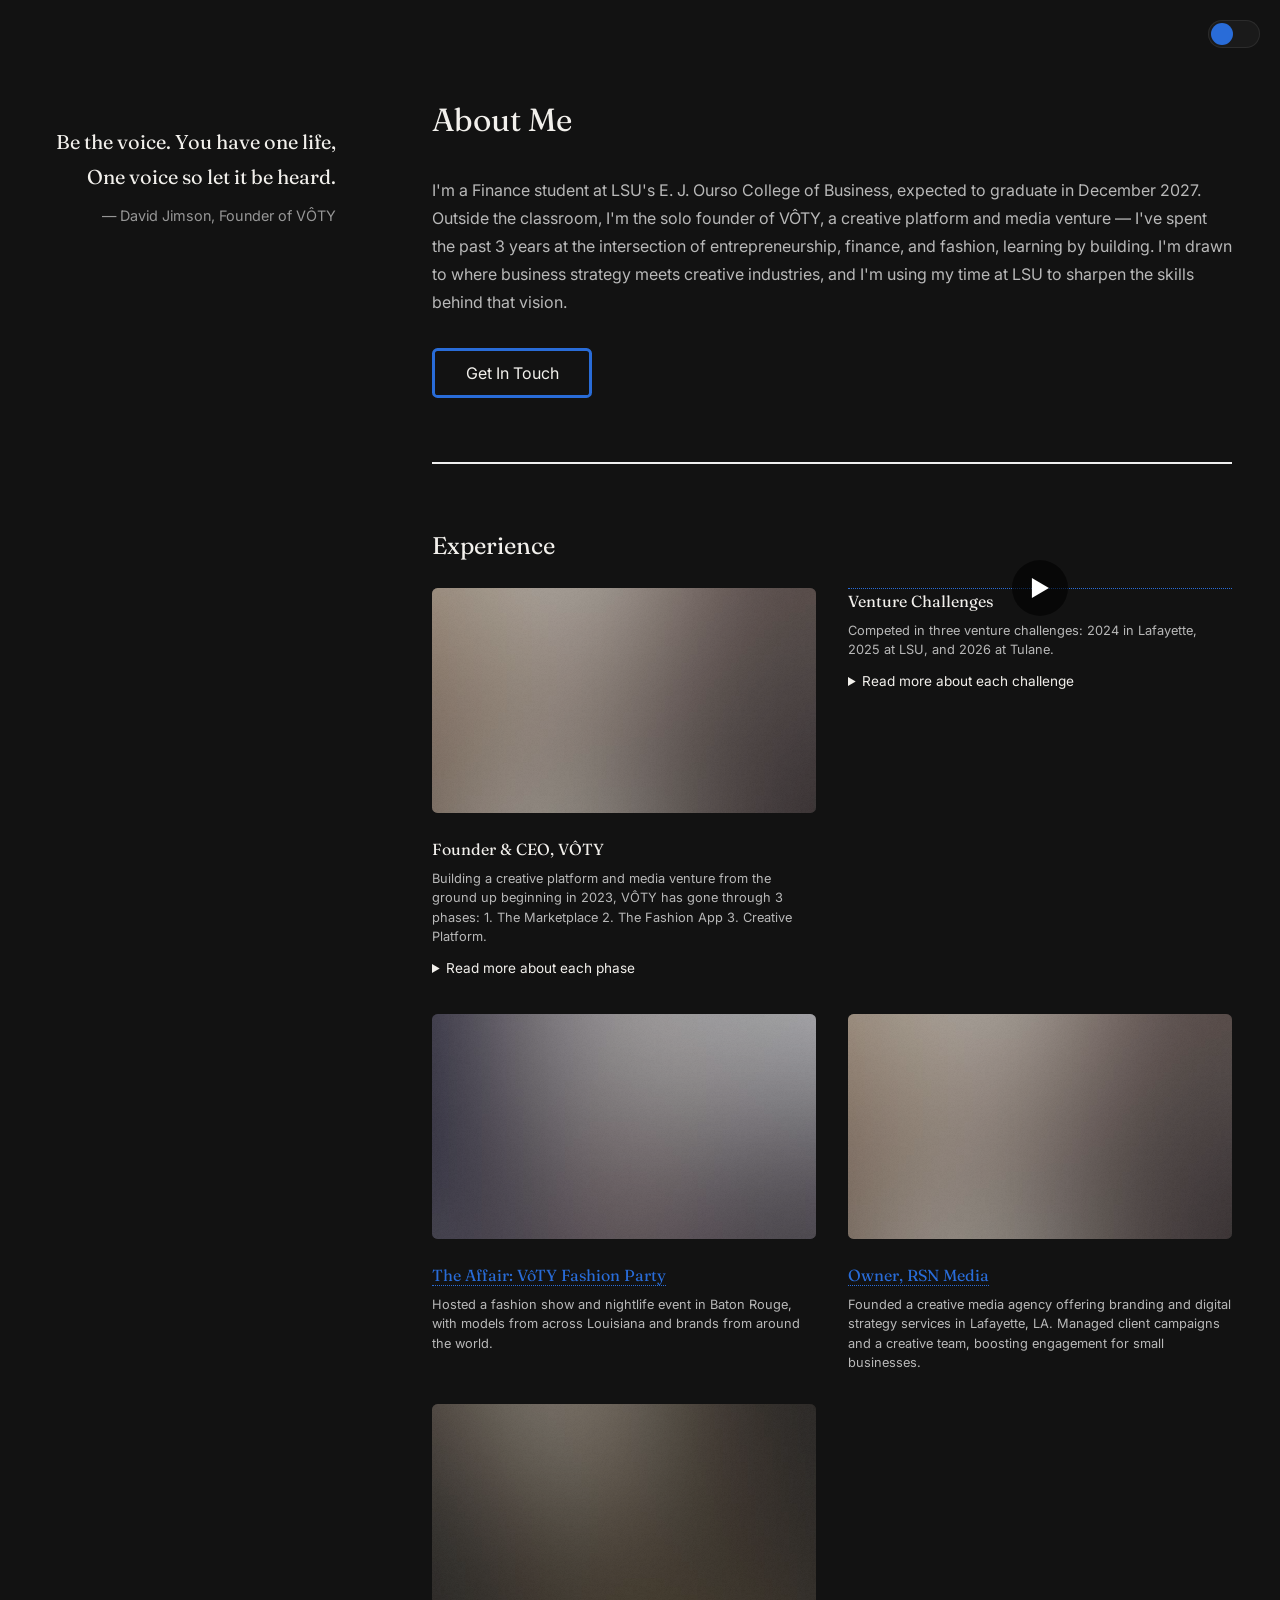
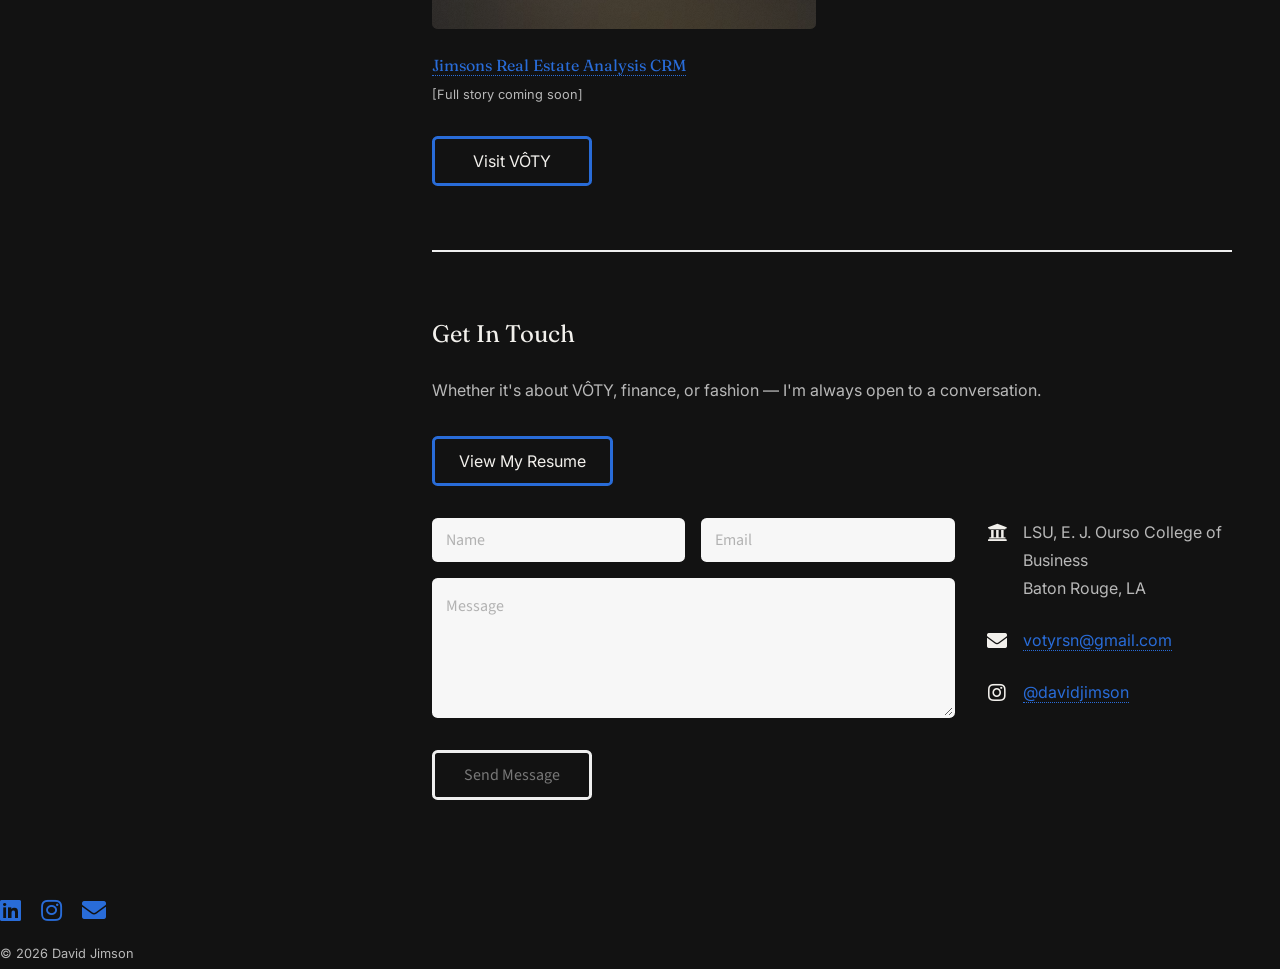
==== commit de9adaa0: "Fix video page layout, lightbox bug, and add comprehensive blog copy Co-Authored-By: Claude Sonnet 5" ====
--- a/index.html
+++ b/index.html
@@ -57,8 +57,8 @@
 								</details>
 							</article>
 							<article class="col-6 col-12-xsmall work-item">
-								<a href="https://www.youtube.com/watch?v=ZeJheLAmgFw" target="_blank" class="image fit thumb" style="position:relative">
-									<img src="https://img.youtube.com/vi/ZeJheLAmgFw/hqdefault.jpg" alt="" />
+								<a href="https://www.youtube.com/watch?v=ZeJheLAmgFw" target="_blank" style="position:relative;display:block">
+									<img src="https://img.youtube.com/vi/ZeJheLAmgFw/hqdefault.jpg" alt="" style="width:100%;display:block" />
 									<span style="position:absolute;top:50%;left:50%;transform:translate(-50%,-50%);width:56px;height:56px;background:rgba(0,0,0,.6);border-radius:50%;display:flex;align-items:center;justify-content:center;font-size:22px;color:#fff">▶</span>
 								</a>
 								<h3>Venture Challenges</h3>
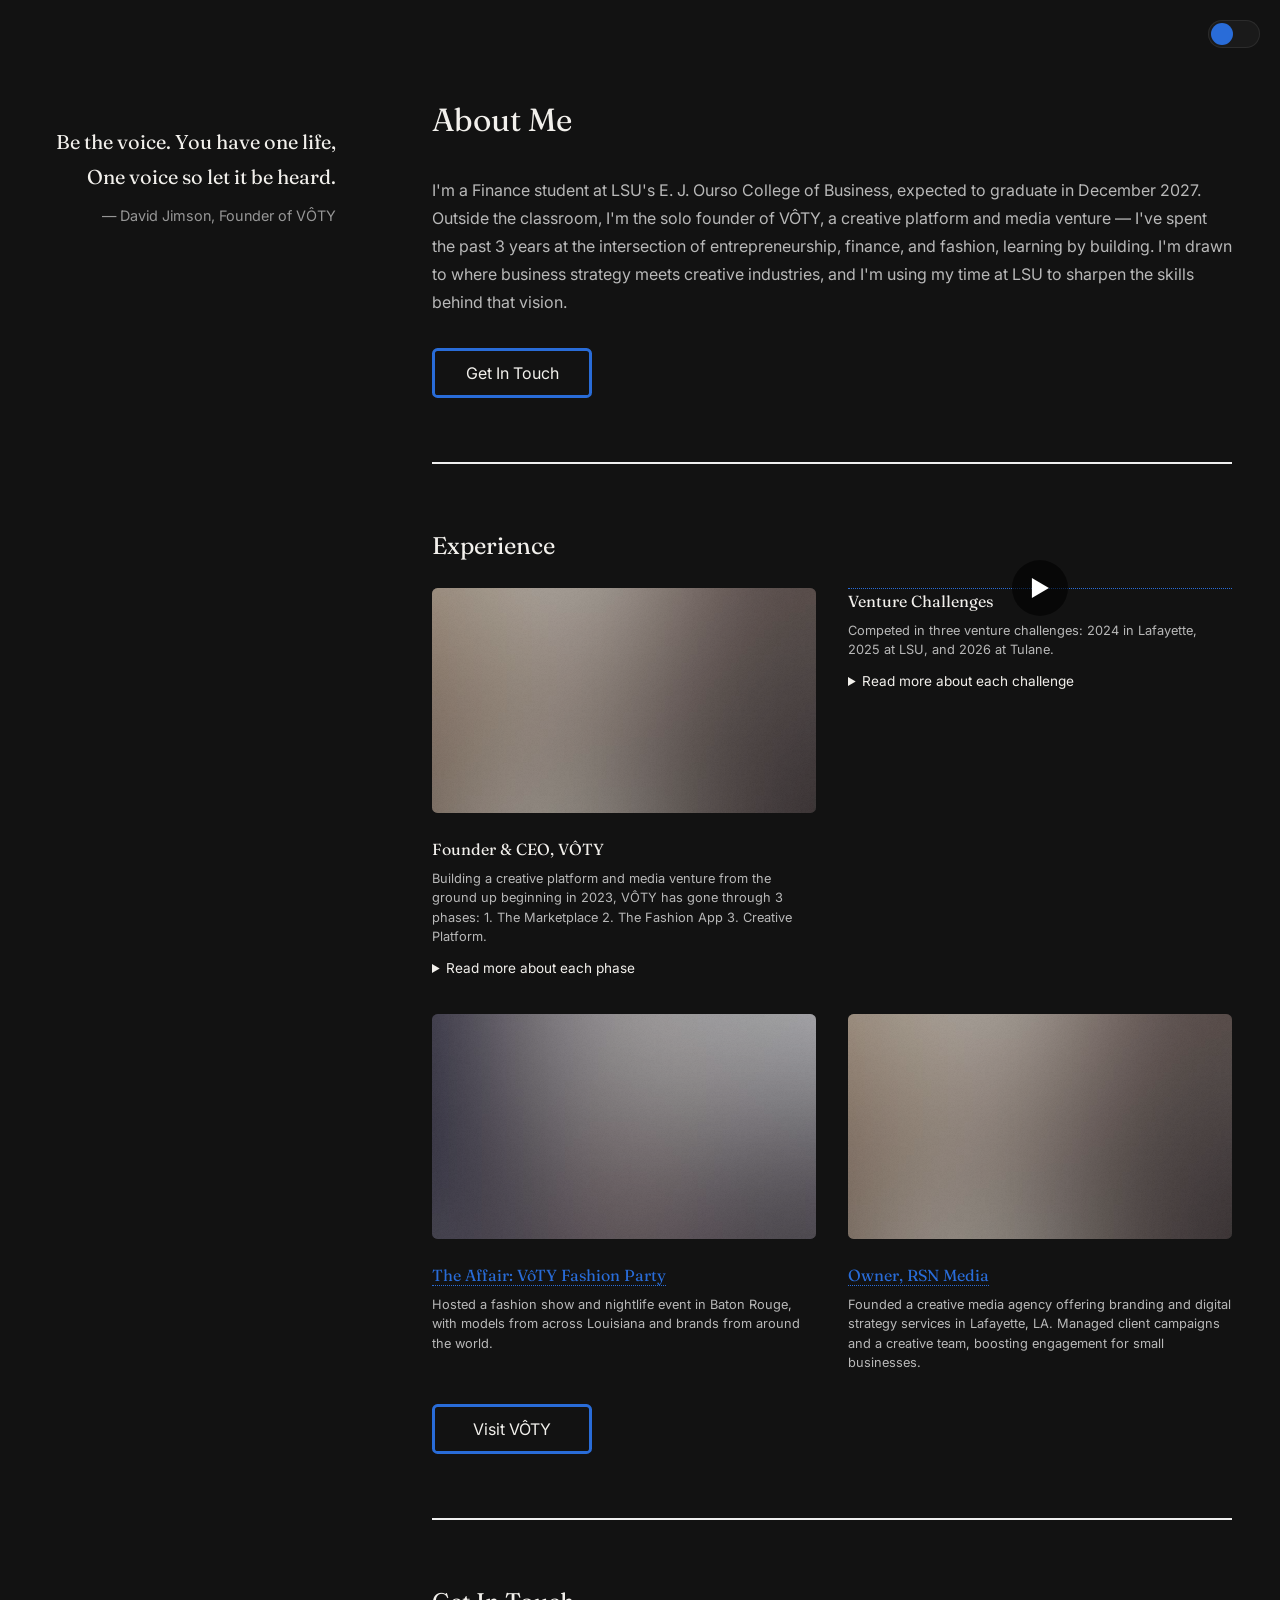
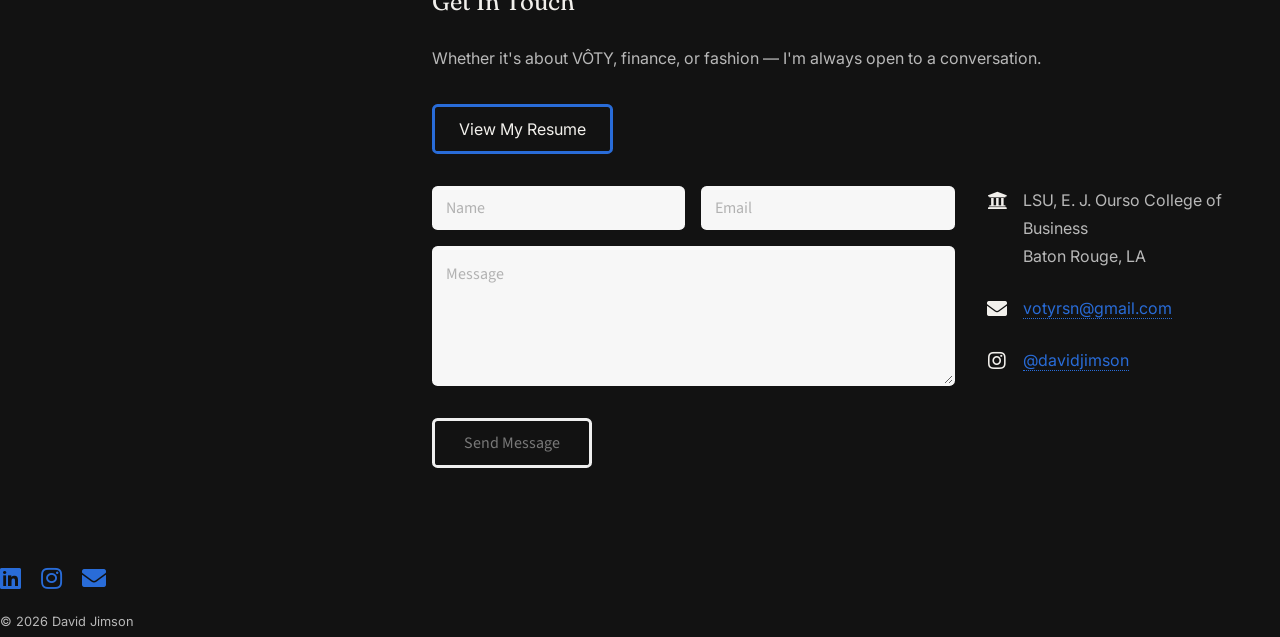
==== commit 408329d4: "Remove Jimsons Real Estate Analysis CRM project Co-Authored-By: Claude Sonnet 5 <noreply@anthropic.c" ====
--- a/index.html
+++ b/index.html
@@ -81,11 +81,6 @@
 								<a href="images/fulls/01.jpg" class="image fit thumb"><img src="images/thumbs/01.jpg" alt="" /></a>
 								<h3><a href="rsn-media.html">Owner, RSN Media</a></h3>
 								<p>Founded a creative media agency offering branding and digital strategy services in Lafayette, LA. Managed client campaigns and a creative team, boosting engagement for small businesses.</p>
-							</article>
-							<article class="col-6 col-12-xsmall work-item">
-								<a href="images/fulls/02.jpg" class="image fit thumb"><img src="images/thumbs/02.jpg" alt="" /></a>
-								<h3><a href="real-estate-crm.html">Jimsons Real Estate Analysis CRM</a></h3>
-								<p>[Full story coming soon]</p>
 							</article>
 						</div>
 						<ul class="actions">
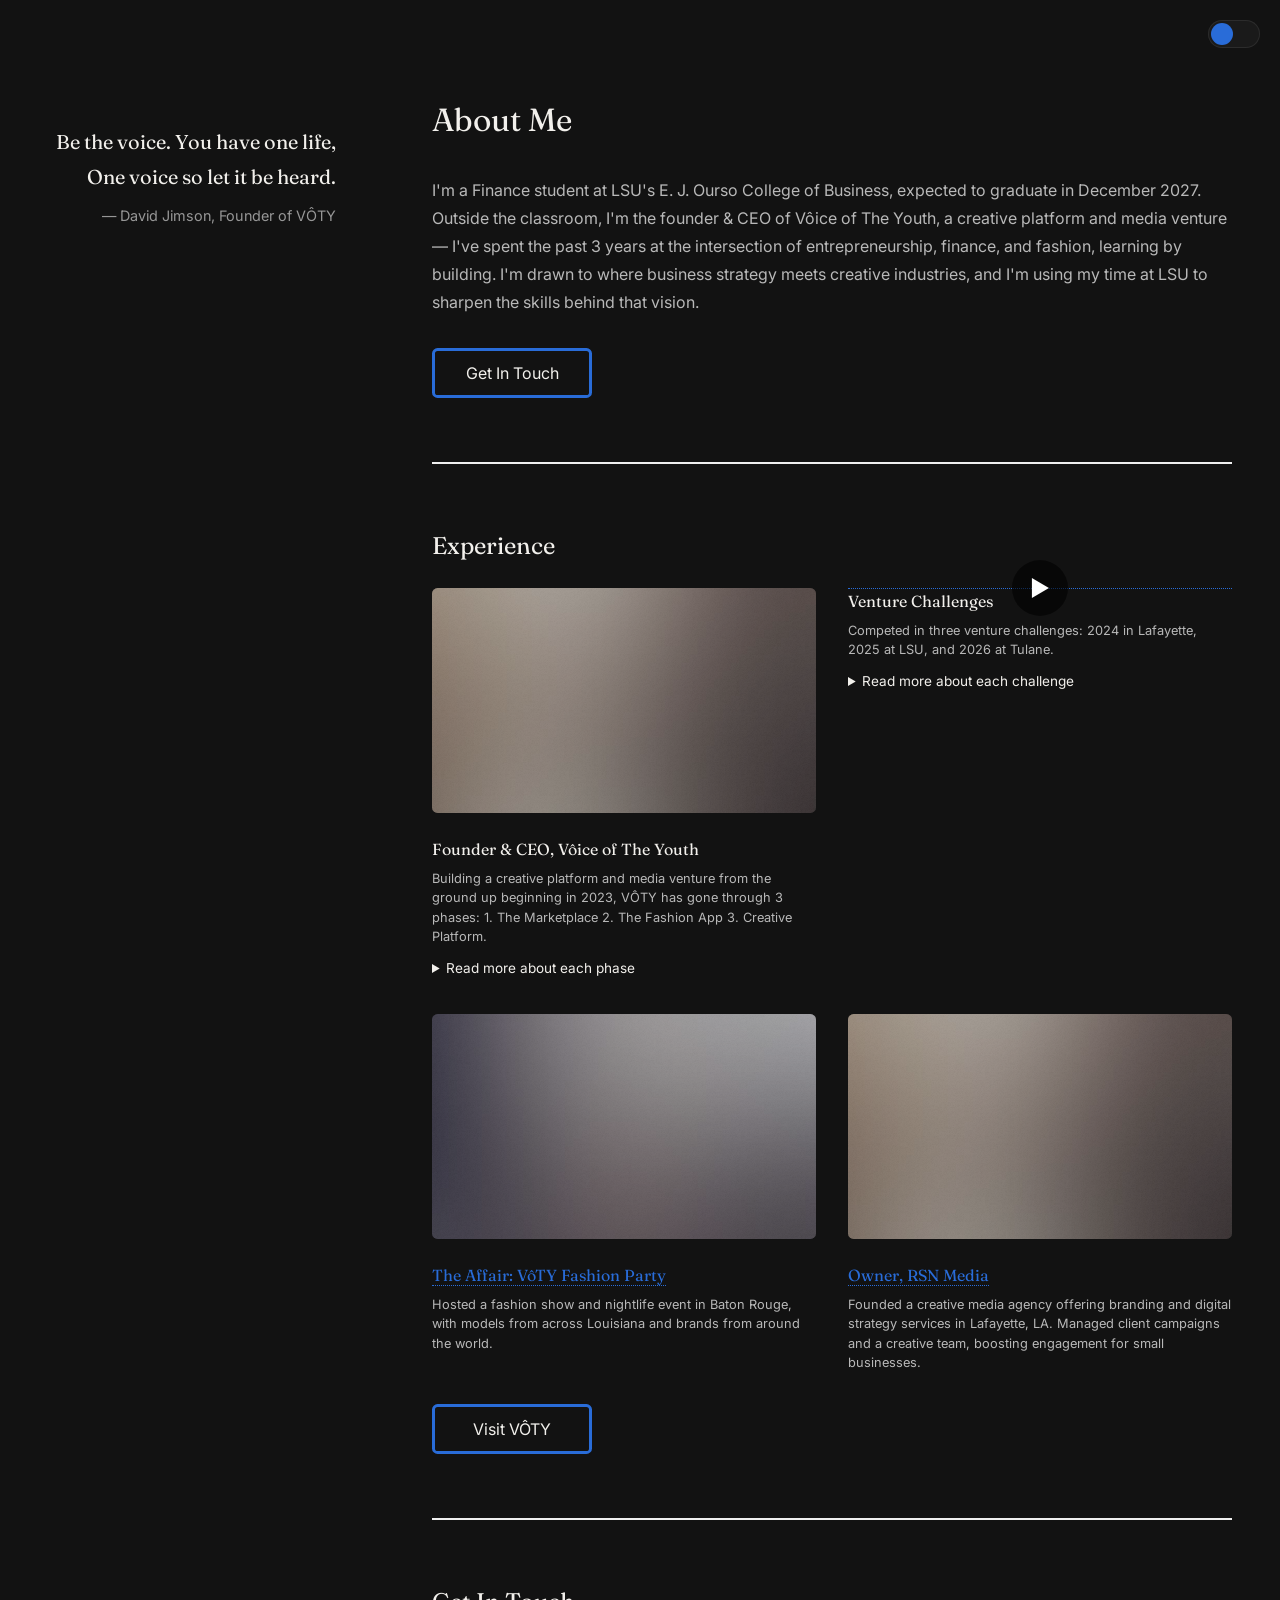
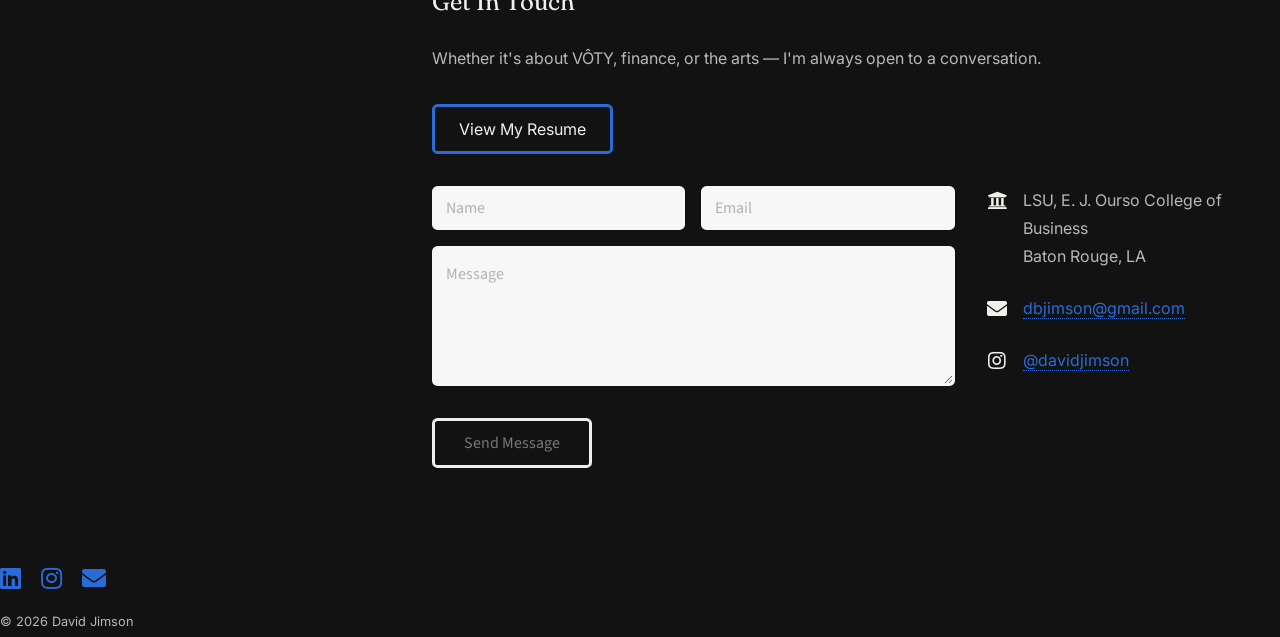
==== commit c8b966fb: "Rebrand VOTY as Voice of The Youth and update contact links Co-Authored-By: Claude Sonnet 5 <noreply" ====
--- a/index.html
+++ b/index.html
@@ -33,7 +33,7 @@
 						<header class="major">
 							<h2>About Me</h2>
 						</header>
-						<p>I'm a Finance student at LSU's E. J. Ourso College of Business, expected to graduate in December 2027. Outside the classroom, I'm the solo founder of VÔTY, a creative platform and media venture — I've spent the past 3 years at the intersection of entrepreneurship, finance, and fashion, learning by building. I'm drawn to where business strategy meets creative industries, and I'm using my time at LSU to sharpen the skills behind that vision.</p>
+						<p>I'm a Finance student at LSU's E. J. Ourso College of Business, expected to graduate in December 2027. Outside the classroom, I'm the founder & CEO of Vôice of The Youth, a creative platform and media venture — I've spent the past 3 years at the intersection of entrepreneurship, finance, and fashion, learning by building. I'm drawn to where business strategy meets creative industries, and I'm using my time at LSU to sharpen the skills behind that vision.</p>
 						<ul class="actions">
 							<li><a href="#three" class="button">Get In Touch</a></li>
 						</ul>
@@ -45,7 +45,7 @@
 						<div class="row">
 							<article class="col-6 col-12-xsmall work-item">
 								<a href="images/fulls/01.jpg" class="image fit thumb"><img src="images/thumbs/01.jpg" alt="" /></a>
-								<h3>Founder &amp; CEO, VÔTY</h3>
+								<h3>Founder &amp; CEO, Vôice of The Youth</h3>
 								<p>Building a creative platform and media venture from the ground up beginning in 2023, VÔTY has gone through 3 phases: 1. The Marketplace 2. The Fashion App 3. Creative Platform.</p>
 								<details style="margin-top: 0.5rem;">
 									<summary style="cursor: pointer; font-size: 0.85rem;">Read more about each phase</summary>
@@ -84,14 +84,14 @@
 							</article>
 						</div>
 						<ul class="actions">
-							<li><a href="https://instagram.com/davidjimson" class="button">Visit VÔTY</a></li>
+							<li><a href="https://www.instagram.com/voty.media/?hl=en" class="button">Visit VÔTY</a></li>
 						</ul>
 					</section>
 
 				<!-- Three -->
 					<section id="three">
 						<h2>Get In Touch</h2>
-						<p>Whether it's about VÔTY, finance, or fashion — I'm always open to a conversation.</p>
+						<p>Whether it's about VÔTY, finance, or the arts — I'm always open to a conversation.</p>
 						<ul class="actions" style="margin-top: 1rem;">
 							<li><a href="resume.pdf" target="_blank" class="button">View My Resume</a></li>
 						</ul>
@@ -117,11 +117,11 @@
 									</li>
 									<li>
 										<h3 class="icon solid fa-envelope"><span class="label">Email</span></h3>
-										<a href="mailto:votyrsn@gmail.com">votyrsn@gmail.com</a>
+										<a href="mailto:dbjimson@gmail.com">dbjimson@gmail.com</a>
 									</li>
 									<li>
 										<h3 class="icon brands fa-instagram"><span class="label">Instagram</span></h3>
-										<a href="https://instagram.com/davidjimson">@davidjimson</a>
+										<a href="https://www.instagram.com/voty.media/?hl=en">@davidjimson</a>
 									</li>
 								</ul>
 							</div>
@@ -452,9 +452,9 @@
 			<footer id="footer">
 				<div class="inner">
 					<ul class="icons">
-						<li><a href="https://www.linkedin.com/in/davidjimson" class="icon brands fa-linkedin"><span class="label">LinkedIn</span></a></li>
-						<li><a href="https://instagram.com/davidjimson" class="icon brands fa-instagram"><span class="label">Instagram</span></a></li>
-						<li><a href="mailto:votyrsn@gmail.com" class="icon solid fa-envelope"><span class="label">Email</span></a></li>
+						<li><a href="https://www.linkedin.com/in/david-jimson/" class="icon brands fa-linkedin"><span class="label">LinkedIn</span></a></li>
+						<li><a href="https://www.instagram.com/voty.media/?hl=en" class="icon brands fa-instagram"><span class="label">Instagram</span></a></li>
+						<li><a href="mailto:dbjimson@gmail.com" class="icon solid fa-envelope"><span class="label">Email</span></a></li>
 					</ul>
 					<ul class="copyright">
 						<li>&copy; 2026 David Jimson</li>
--- a/assets/css/theme.css
+++ b/assets/css/theme.css
@@ -81,3 +81,37 @@
 html[data-theme="light"] .theme-toggle-knob {
   transform: translateX(24px);
 }
+
+/* Responsive editorial layout */
+html, body {
+  overflow-x: hidden;
+}
+.editorial-hero-title {
+  overflow-wrap: break-word;
+}
+@media (max-width: 760px) {
+  .editorial-hero-title {
+    font-size: clamp(32px, 9vw, 76px) !important;
+    line-height: 1.05 !important;
+  }
+  .editorial-hero-subtitle {
+    font-size: clamp(10px, 2.5vw, 11px) !important;
+  }
+  .editorial-container {
+    padding-left: 20px !important;
+    padding-right: 20px !important;
+  }
+  .editorial-gallery-tile {
+    width: 70vw !important;
+    max-width: 260px !important;
+  }
+  .editorial-grid {
+    grid-template-columns: 1fr !important;
+    gap: 32px !important;
+    padding-left: 20px !important;
+    padding-right: 20px !important;
+  }
+  .editorial-hero {
+    height: 420px !important;
+  }
+}
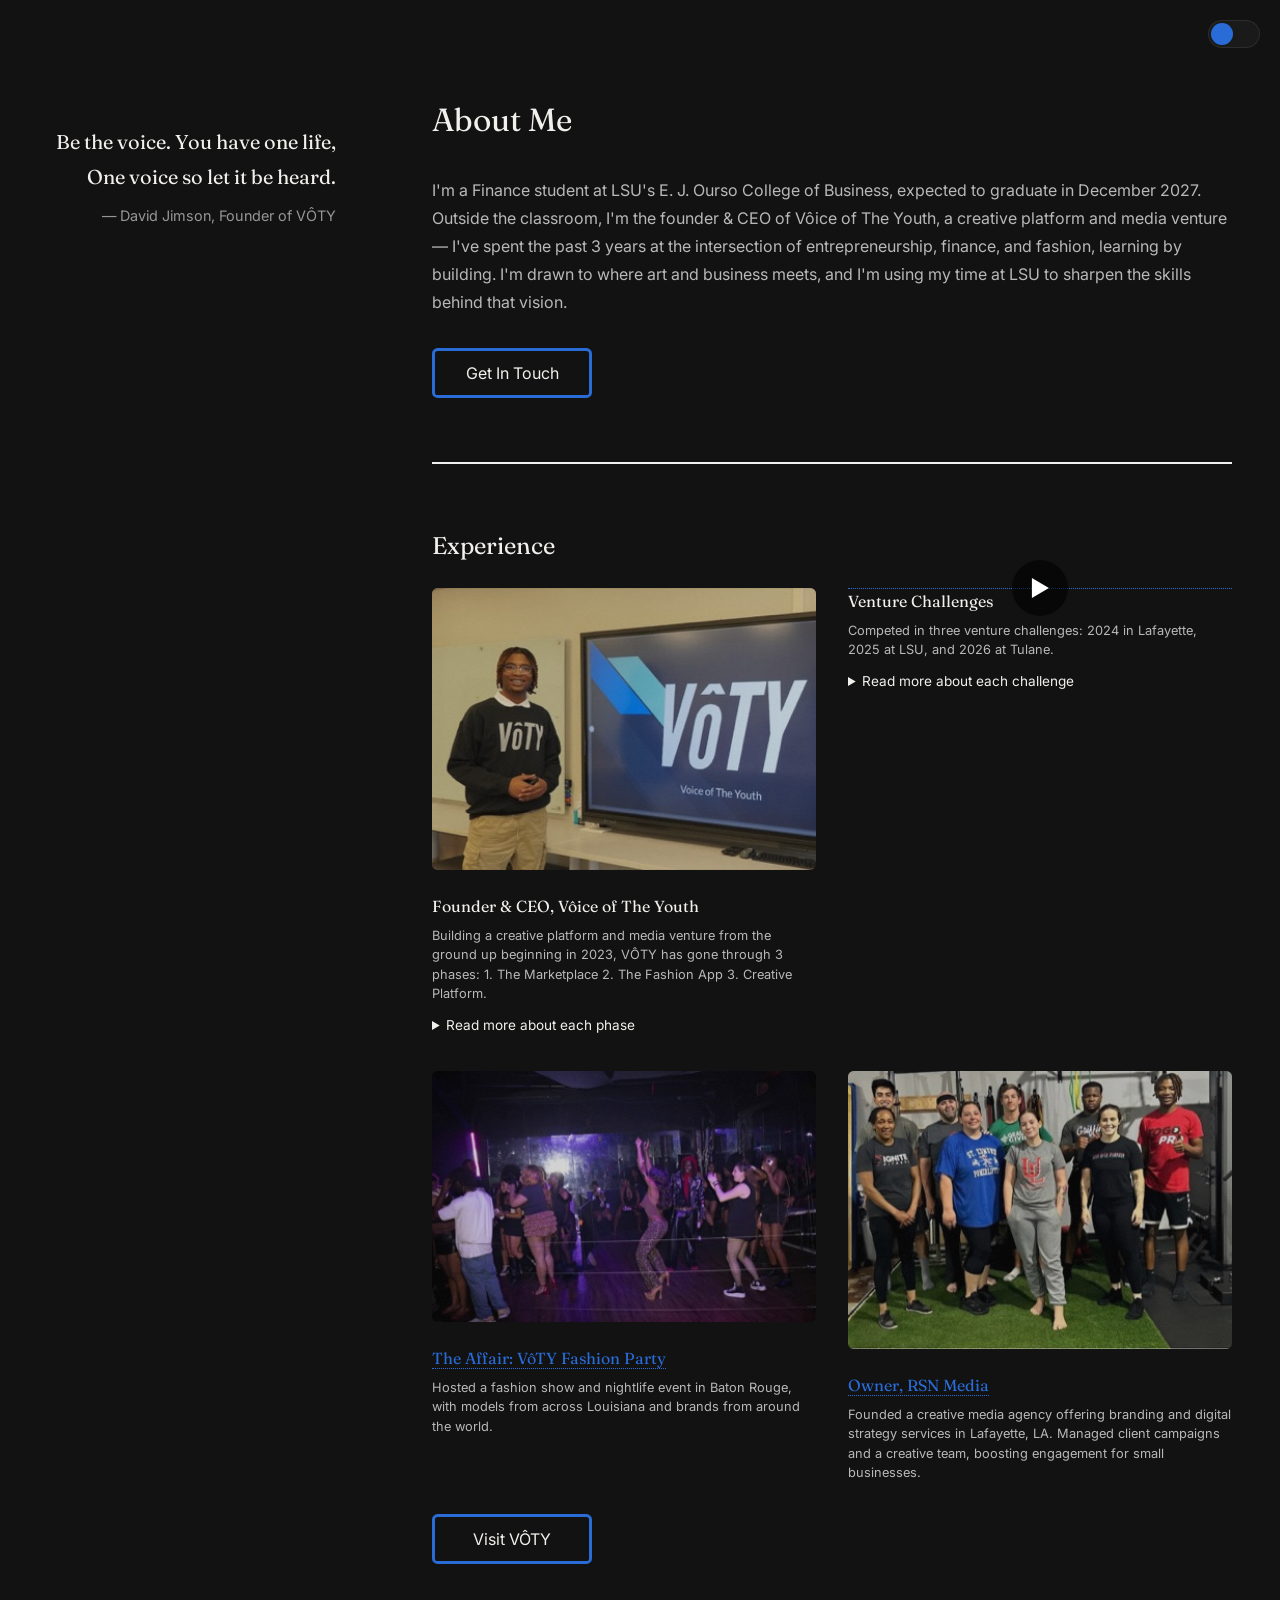
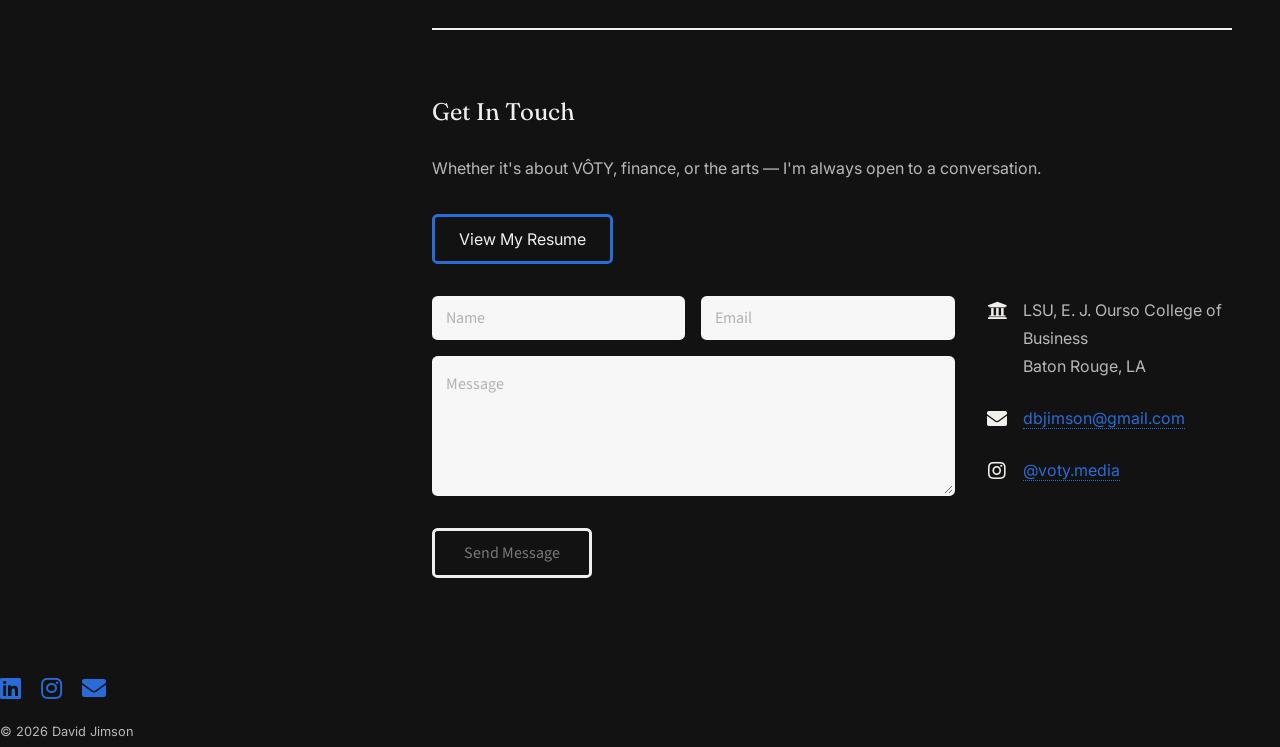
==== commit 6483fd9f: "Add real photos for VOTY, RSN Media, and The Affair on homepage Co-Authored-By: Claude Sonnet 5 <nor" ====
--- a/index.html
+++ b/index.html
@@ -33,7 +33,7 @@
 						<header class="major">
 							<h2>About Me</h2>
 						</header>
-						<p>I'm a Finance student at LSU's E. J. Ourso College of Business, expected to graduate in December 2027. Outside the classroom, I'm the founder & CEO of Vôice of The Youth, a creative platform and media venture — I've spent the past 3 years at the intersection of entrepreneurship, finance, and fashion, learning by building. I'm drawn to where business strategy meets creative industries, and I'm using my time at LSU to sharpen the skills behind that vision.</p>
+						<p>I'm a Finance student at LSU's E. J. Ourso College of Business, expected to graduate in December 2027. Outside the classroom, I'm the founder & CEO of Vôice of The Youth, a creative platform and media venture — I've spent the past 3 years at the intersection of entrepreneurship, finance, and fashion, learning by building. I'm drawn to where art and business meets, and I'm using my time at LSU to sharpen the skills behind that vision.</p>
 						<ul class="actions">
 							<li><a href="#three" class="button">Get In Touch</a></li>
 						</ul>
@@ -44,7 +44,7 @@
 						<h2>Experience</h2>
 						<div class="row">
 							<article class="col-6 col-12-xsmall work-item">
-								<a href="images/fulls/01.jpg" class="image fit thumb"><img src="images/thumbs/01.jpg" alt="" /></a>
+								<a href="images/fulls/voty.jpg" class="image fit thumb"><img src="images/thumbs/voty.jpg" alt="" /></a>
 								<h3>Founder &amp; CEO, Vôice of The Youth</h3>
 								<p>Building a creative platform and media venture from the ground up beginning in 2023, VÔTY has gone through 3 phases: 1. The Marketplace 2. The Fashion App 3. Creative Platform.</p>
 								<details style="margin-top: 0.5rem;">
@@ -73,12 +73,12 @@
 								</details>
 							</article>
 							<article class="col-6 col-12-xsmall work-item">
-								<a href="images/fulls/03.jpg" class="image fit thumb"><img src="images/thumbs/03.jpg" alt="" /></a>
+								<a href="images/fulls/affair.jpg" class="image fit thumb"><img src="images/thumbs/affair.jpg" alt="" /></a>
 								<h3><a href="affair.html">The Affair: VôTY Fashion Party</a></h3>
 								<p>Hosted a fashion show and nightlife event in Baton Rouge, with models from across Louisiana and brands from around the world.</p>
 							</article>
 							<article class="col-6 col-12-xsmall work-item">
-								<a href="images/fulls/01.jpg" class="image fit thumb"><img src="images/thumbs/01.jpg" alt="" /></a>
+								<a href="images/fulls/rsn-media.jpg" class="image fit thumb"><img src="images/thumbs/rsn-media.jpg" alt="" /></a>
 								<h3><a href="rsn-media.html">Owner, RSN Media</a></h3>
 								<p>Founded a creative media agency offering branding and digital strategy services in Lafayette, LA. Managed client campaigns and a creative team, boosting engagement for small businesses.</p>
 							</article>
@@ -121,7 +121,7 @@
 									</li>
 									<li>
 										<h3 class="icon brands fa-instagram"><span class="label">Instagram</span></h3>
-										<a href="https://www.instagram.com/voty.media/?hl=en">@davidjimson</a>
+										<a href="https://www.instagram.com/voty.media/?hl=en">@voty.media</a>
 									</li>
 								</ul>
 							</div>
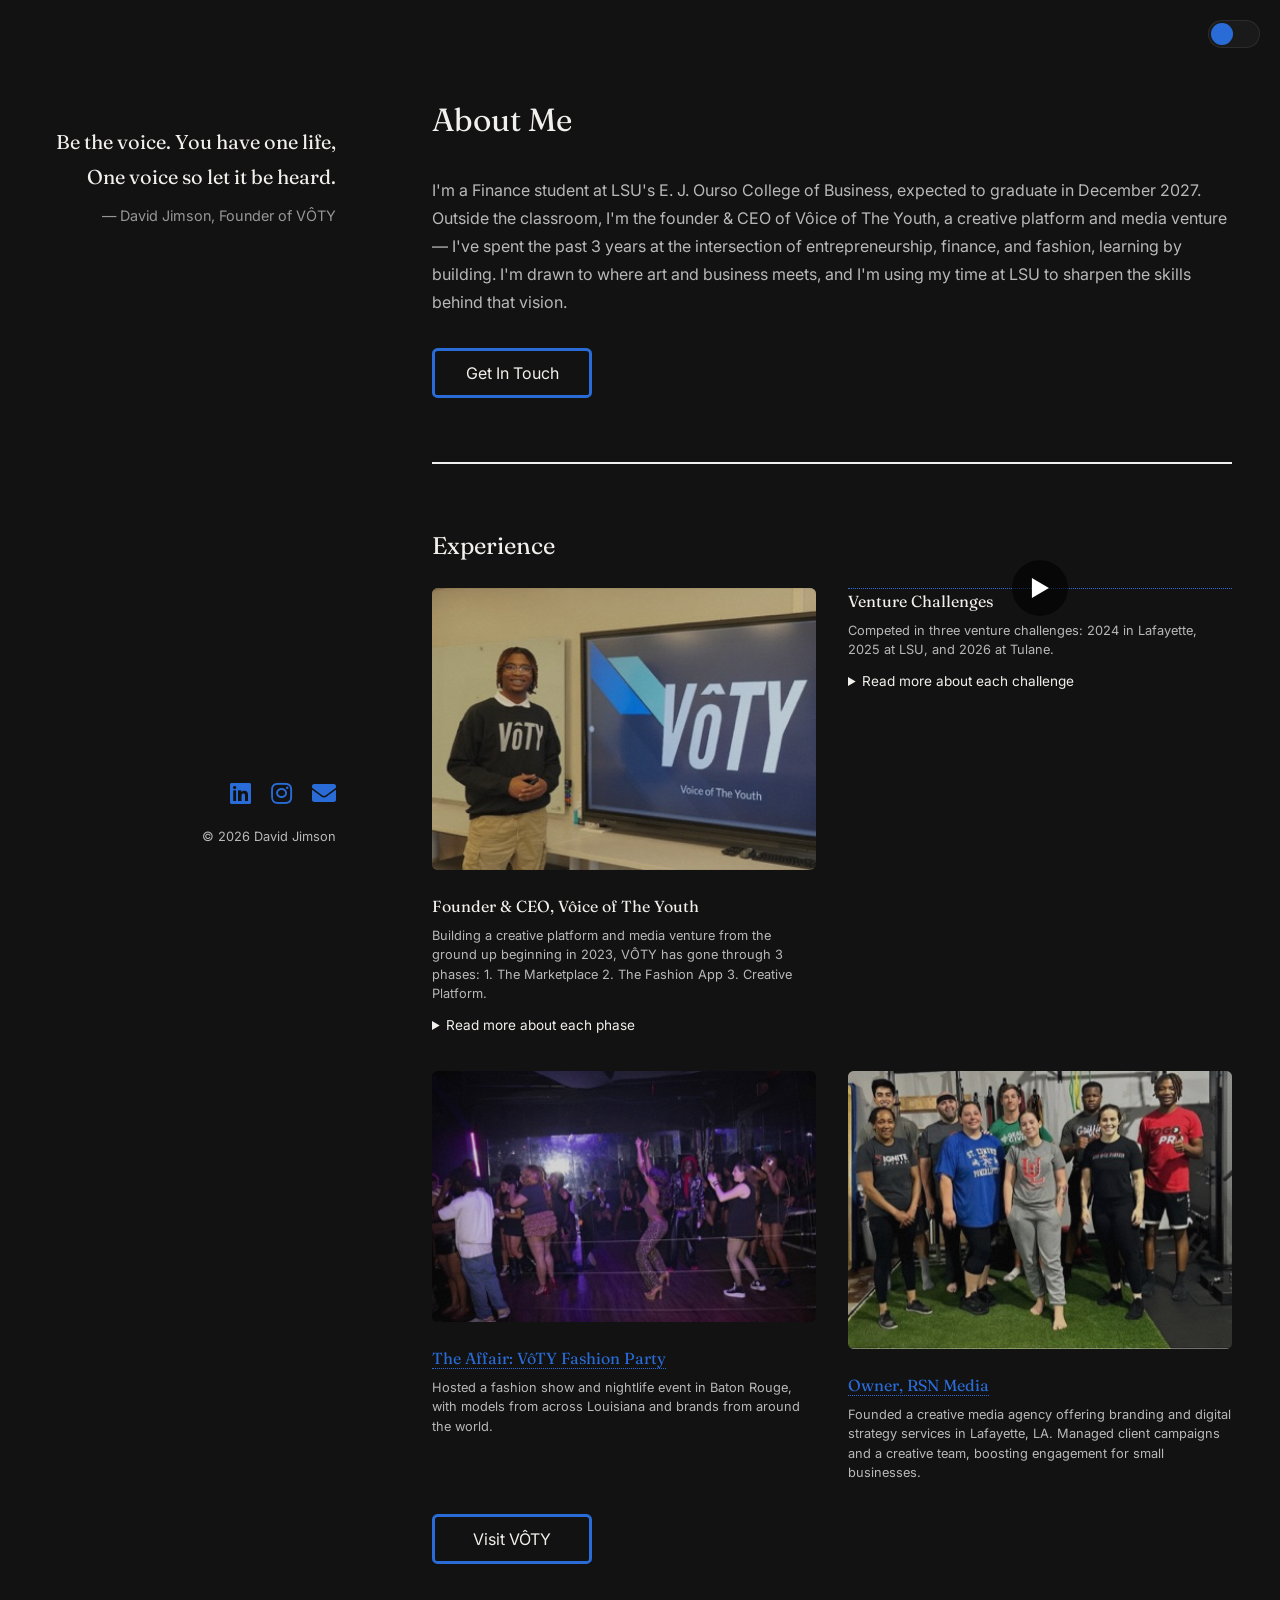
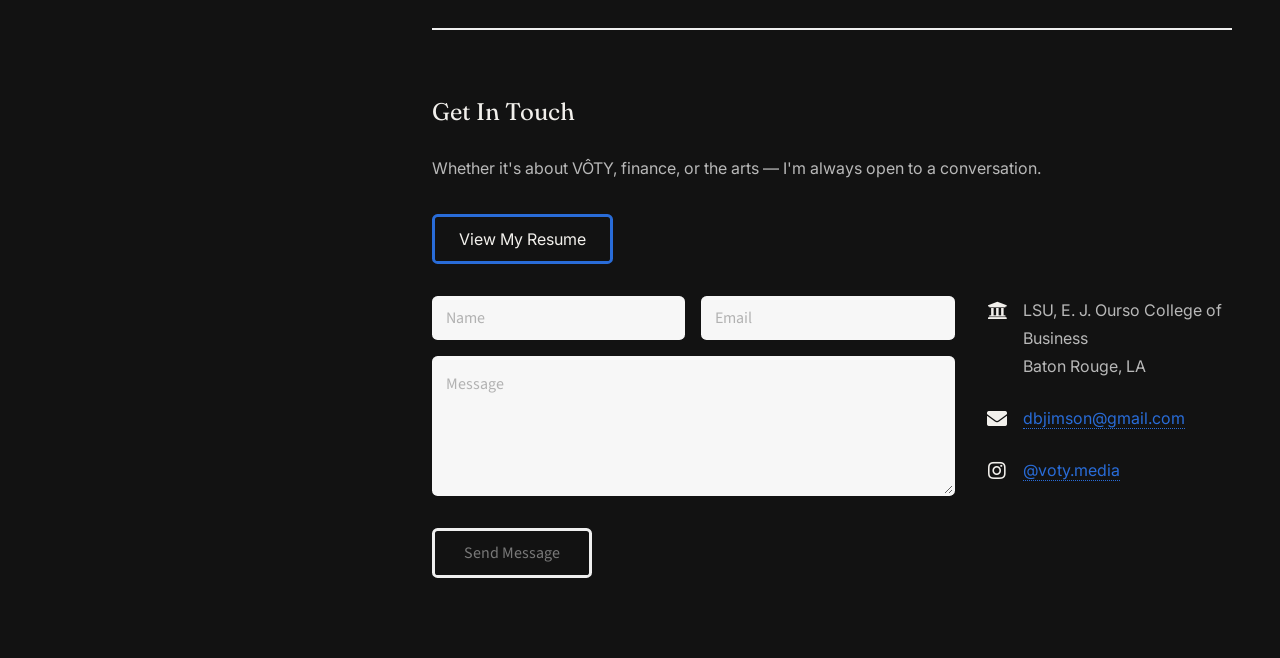
==== commit eb40c046: "Wire up the contact form to send messages via Web3Forms Fix the "Send Message" button, which was pre" ====
--- a/index.html
+++ b/index.html
@@ -97,15 +97,18 @@
 						</ul>
 						<div class="row">
 							<div class="col-8 col-12-small">
-								<form method="post" action="#">
+								<form method="post" id="contact-form">
+									<input type="hidden" name="access_key" value="23c7f634-6d2a-4d2e-9015-e203595115da" />
+									<input type="checkbox" name="botcheck" style="display:none" tabindex="-1" autocomplete="off" />
 									<div class="row gtr-uniform gtr-50">
-										<div class="col-6 col-12-xsmall"><input type="text" name="name" id="name" placeholder="Name" /></div>
-										<div class="col-6 col-12-xsmall"><input type="email" name="email" id="email" placeholder="Email" /></div>
-										<div class="col-12"><textarea name="message" id="message" placeholder="Message" rows="4"></textarea></div>
+										<div class="col-6 col-12-xsmall"><input type="text" name="name" id="name" placeholder="Name" required /></div>
+										<div class="col-6 col-12-xsmall"><input type="email" name="email" id="email" placeholder="Email" required /></div>
+										<div class="col-12"><textarea name="message" id="message" placeholder="Message" rows="4" required></textarea></div>
 									</div>
 								</form>
 								<ul class="actions">
-									<li><input type="submit" value="Send Message" /></li>
+									<li><input type="submit" value="Send Message" form="contact-form" /></li>
+									<li><span id="contact-form-status" style="font-size:0.85rem;"></span></li>
 								</ul>
 							</div>
 							<div class="col-4 col-12-small">
@@ -469,6 +472,7 @@
 			<script src="assets/js/breakpoints.min.js"></script>
 			<script src="assets/js/util.js"></script>
 			<script src="assets/js/main.js"></script>
+			<script src="assets/js/contact-form.js"></script>
 
 	<script src="assets/js/theme-toggle.js"></script>
 </body>
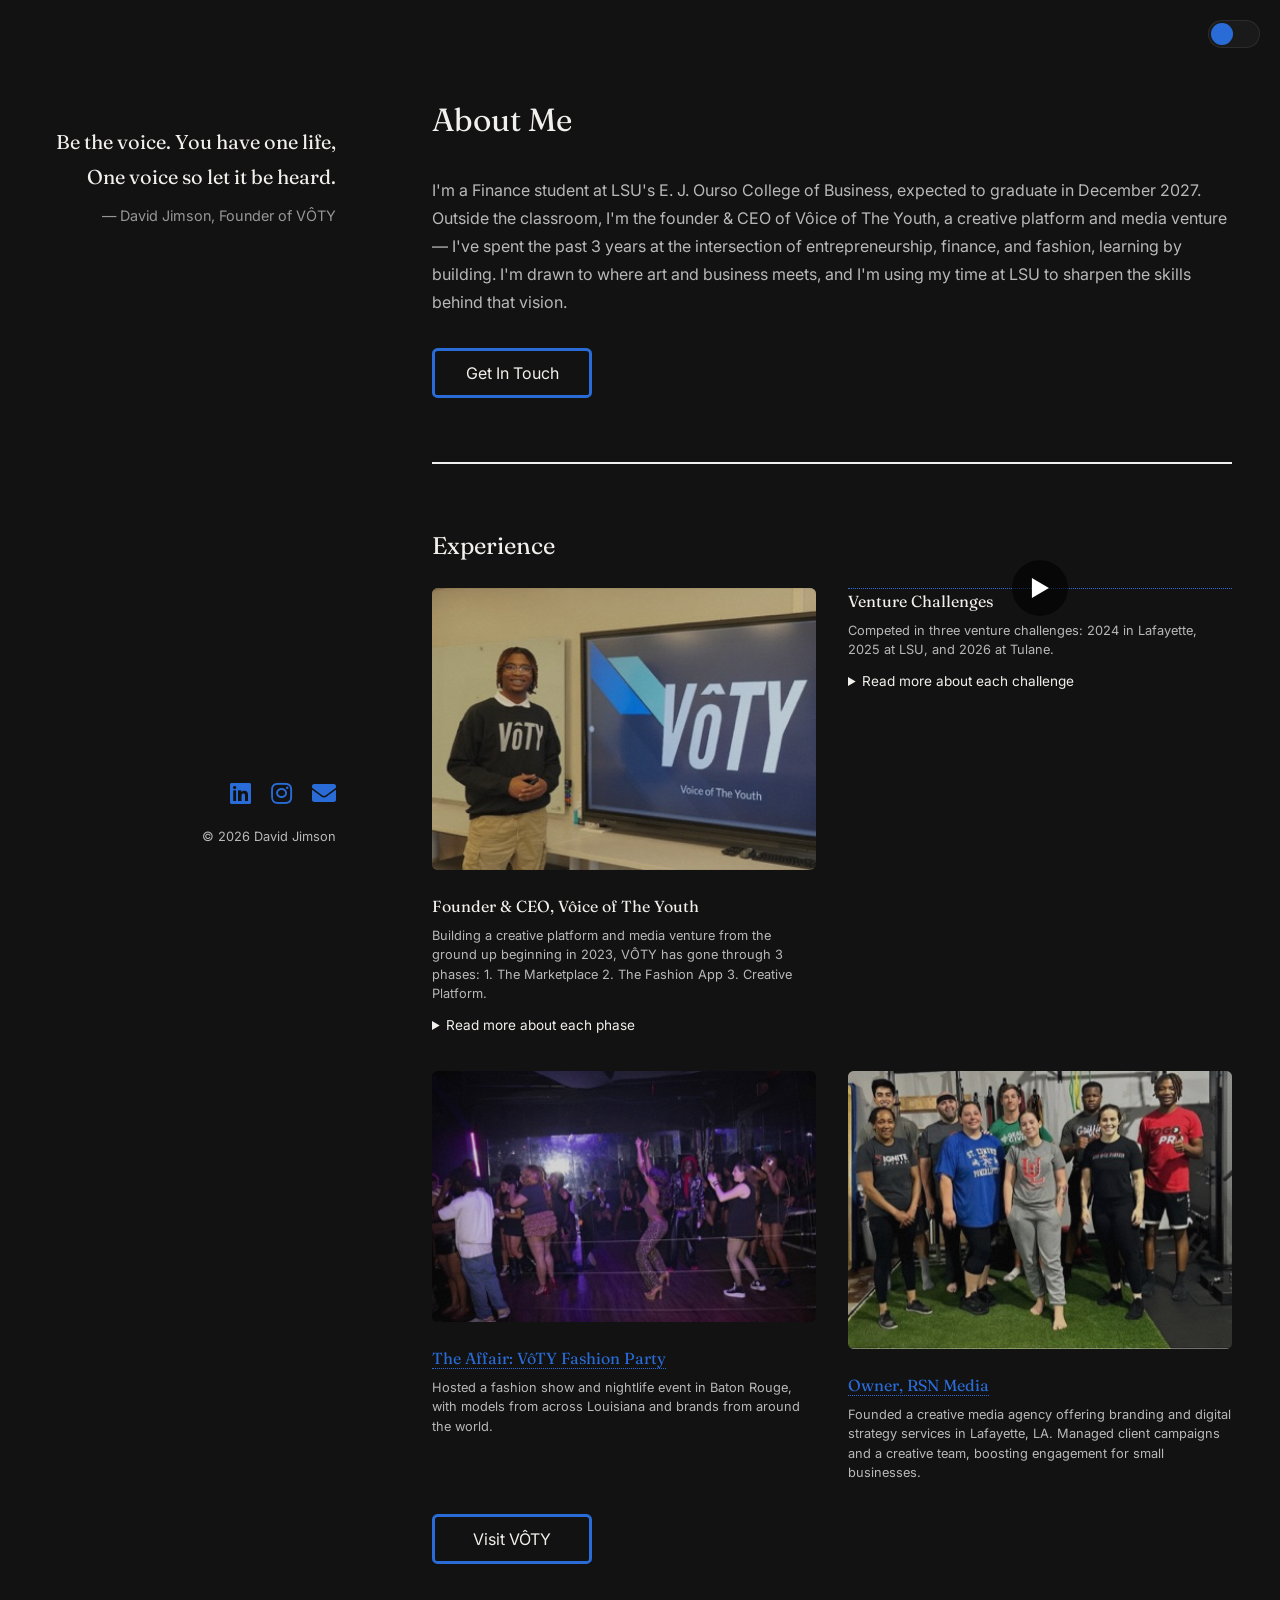
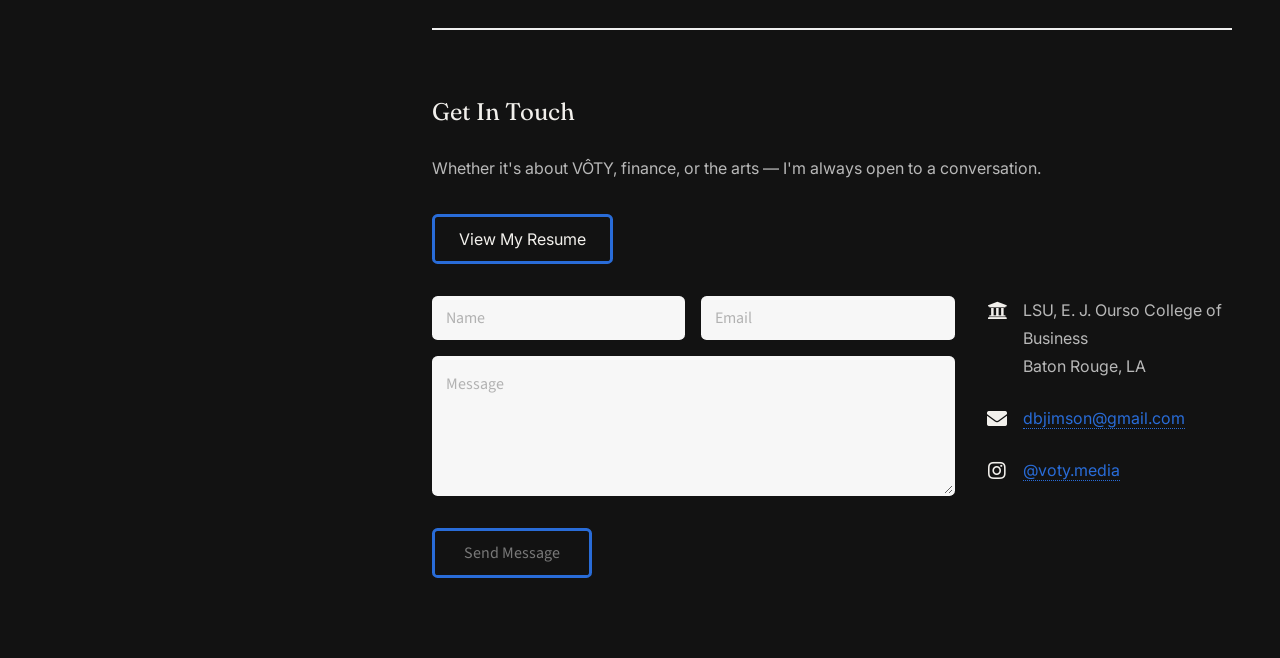
==== commit b333bedd: "Fix Send Message button color and remove leftover Lafayette placeholder Add the .button class to the" ====
--- a/index.html
+++ b/index.html
@@ -107,7 +107,7 @@
 									</div>
 								</form>
 								<ul class="actions">
-									<li><input type="submit" value="Send Message" form="contact-form" /></li>
+									<li><input type="submit" value="Send Message" form="contact-form" class="button" /></li>
 									<li><span id="contact-form-status" style="font-size:0.85rem;"></span></li>
 								</ul>
 							</div>
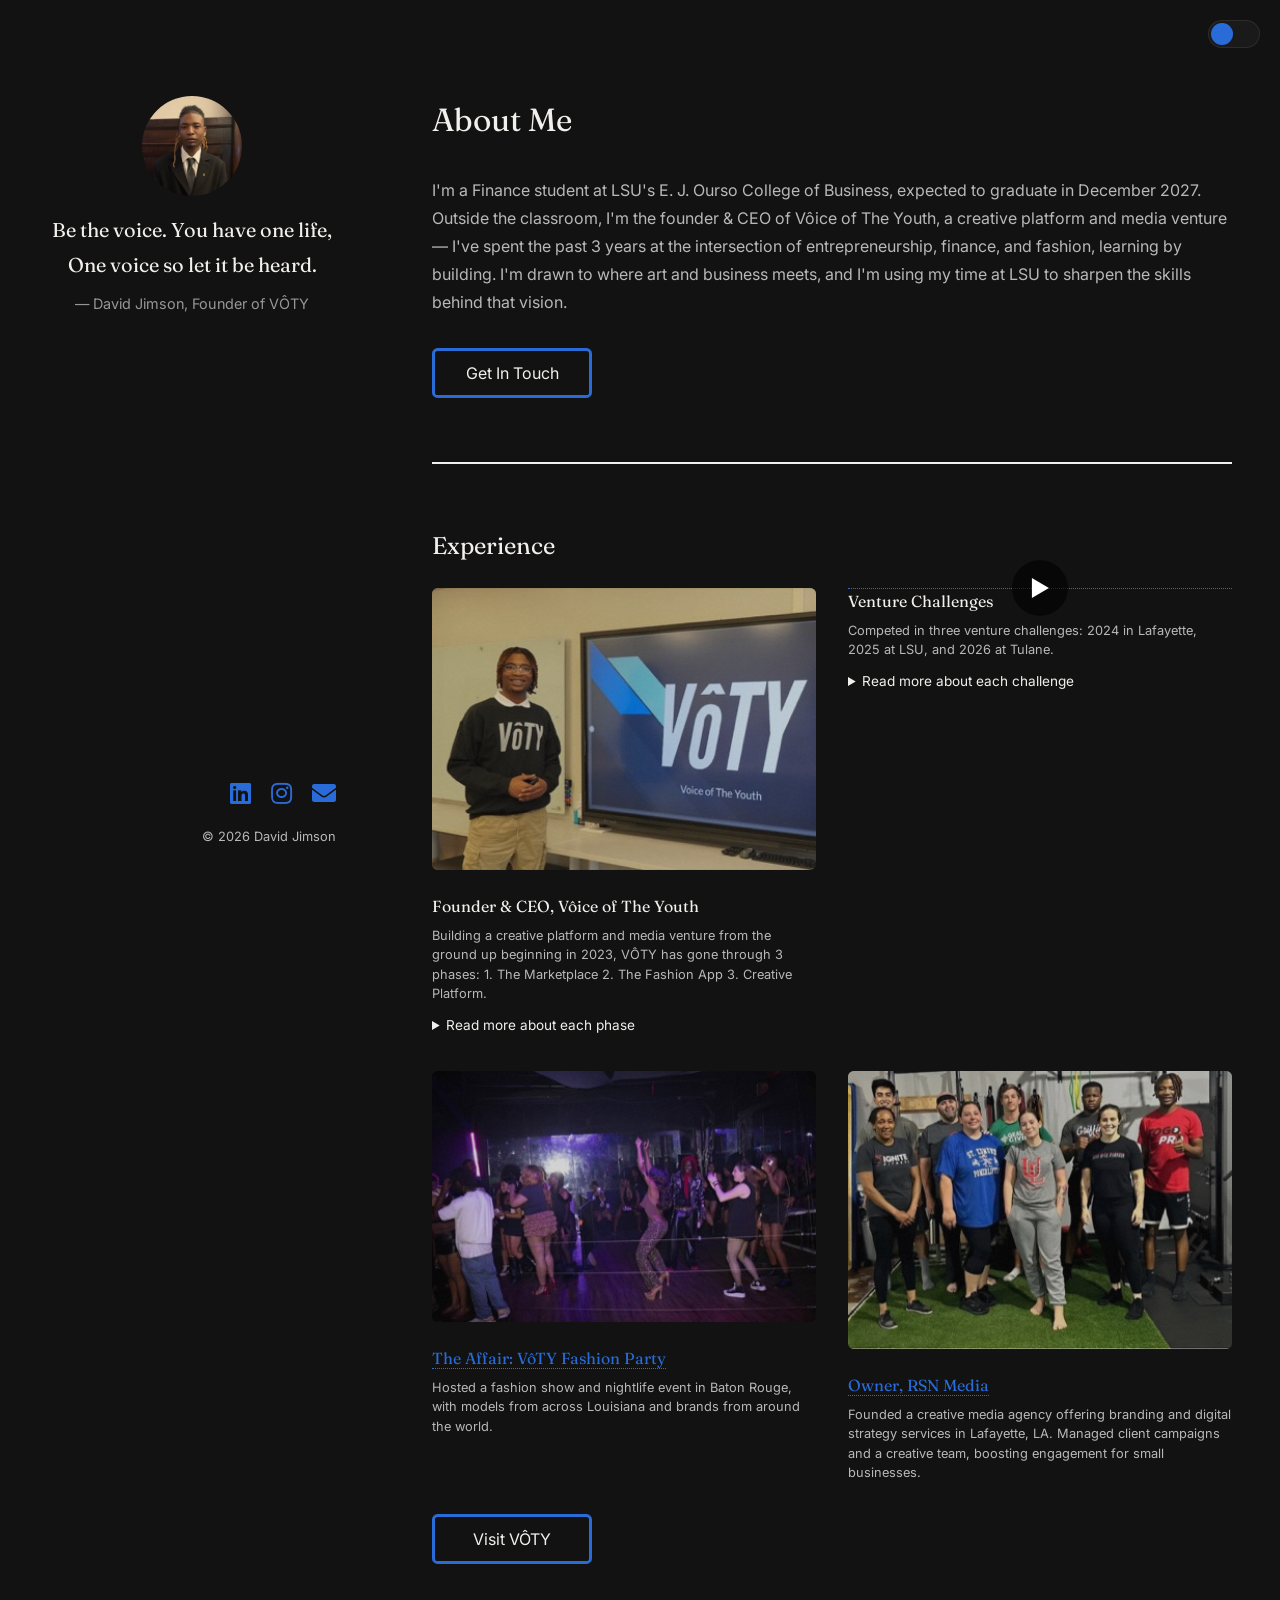
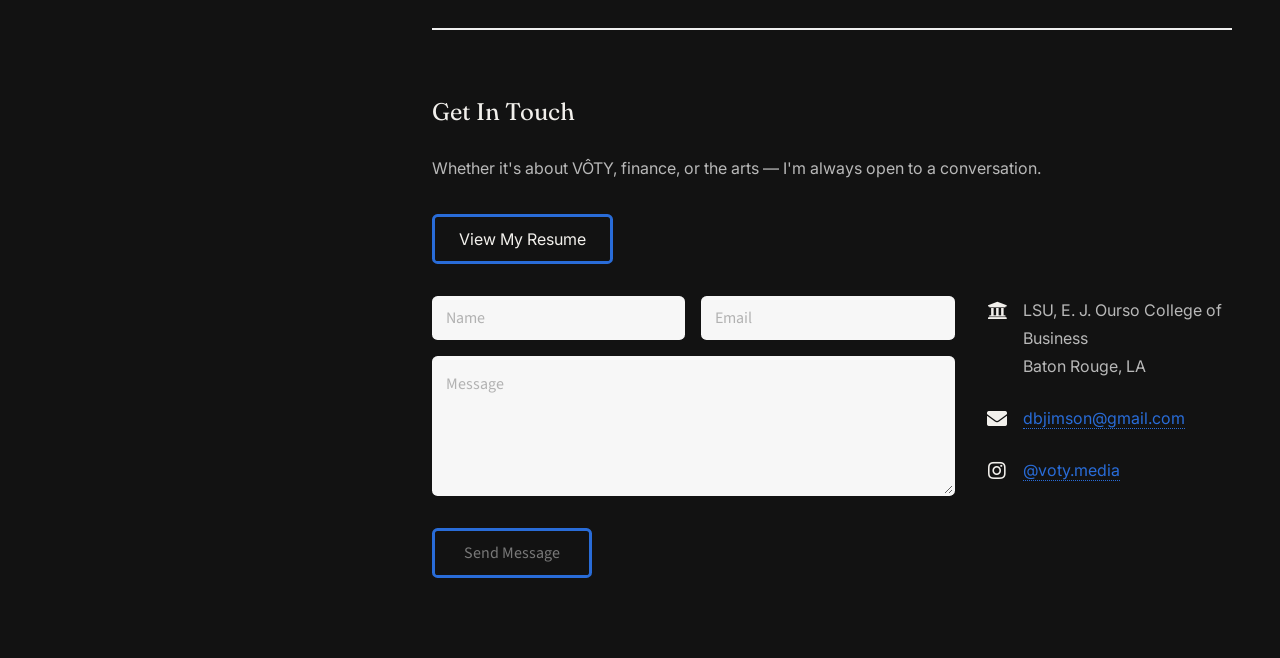
==== commit 502d72d6: "Center profile avatar and open full photo in a lightbox on click Re-crop the avatar so the face is c" ====
--- a/index.html
+++ b/index.html
@@ -19,7 +19,7 @@
 		<!-- Header -->
 			<header id="header">
 				<div class="inner">
-					<a href="#" class="image avatar"><img src="images/avatar.jpg" alt="" /></a>
+					<a href="images/fulls/profile.jpg" class="image avatar"><img src="images/avatar.jpg" alt="" /></a>
 					<h1>Be the voice. You have one life, One voice so let it be heard.</h1>
 					<p style="margin-top: 0.5rem; font-size: 0.9rem; opacity: 0.8;">— David Jimson, Founder of VÔTY</p>
 				</div>
--- a/assets/css/theme.css
+++ b/assets/css/theme.css
@@ -115,3 +115,6 @@
     height: 420px !important;
   }
 }
+
+#header > .inner { text-align: center; }
+#header .image.avatar { display: block; margin: 0 auto 1em; cursor: zoom-in; }
